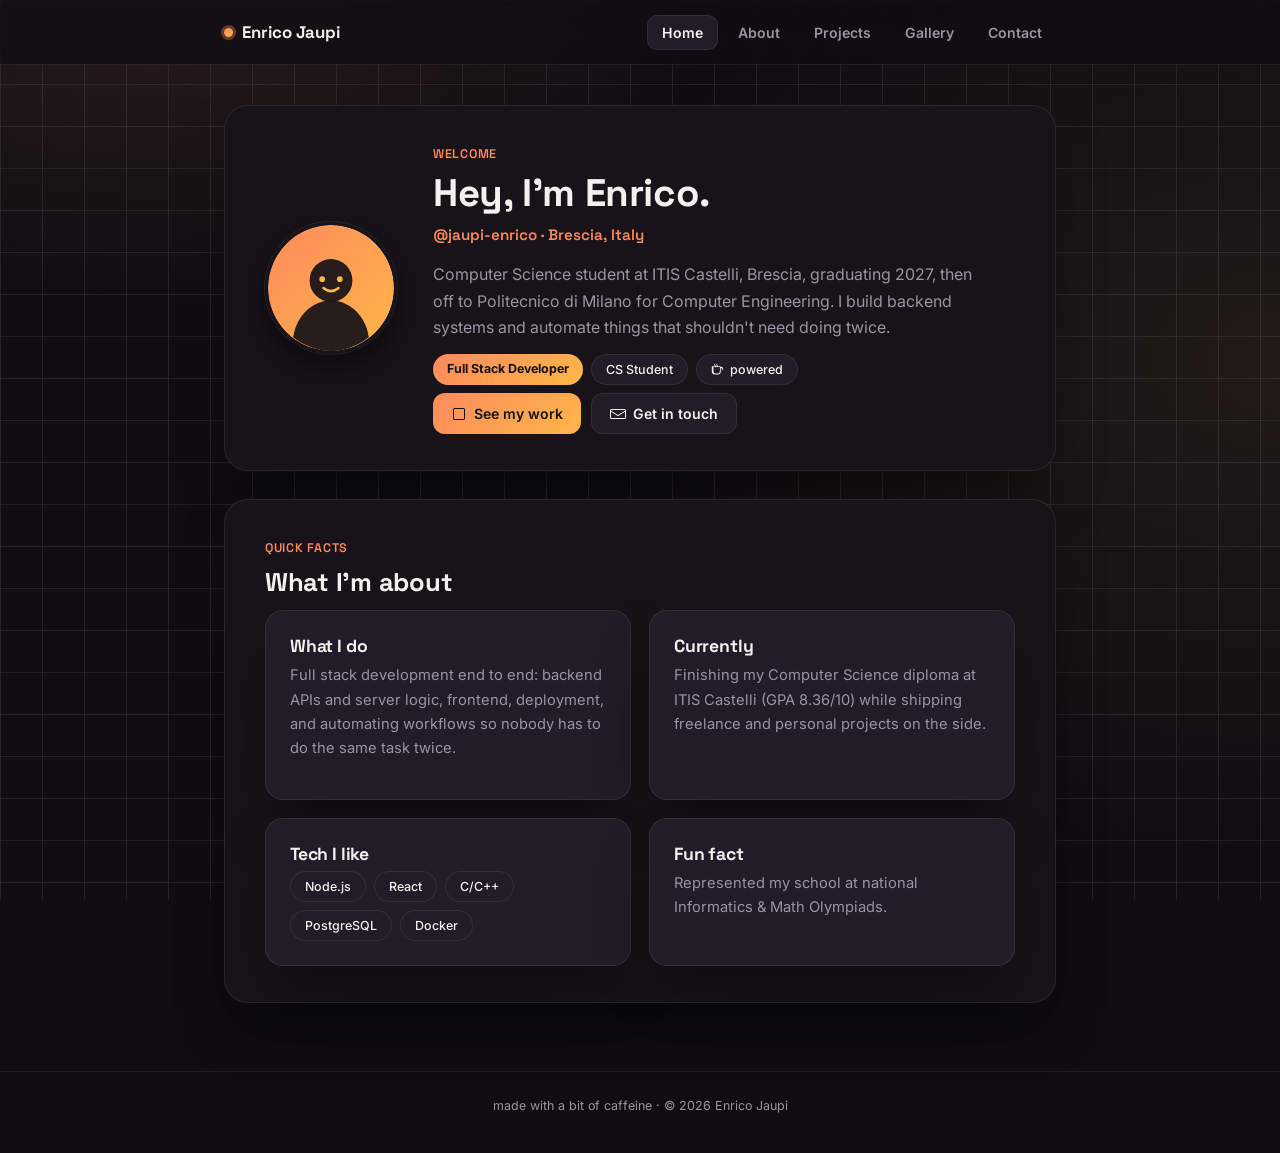
==== index.html @ ff7c471b "Add multi-page personal homepage Home, About, Projects, Gallery, and Contact pages with a shared dar" ====
<!doctype html>
<html lang="en">
<head>
<meta charset="UTF-8">
<meta name="viewport" content="width=device-width, initial-scale=1">
<title>Enrico Jaupi</title>
<meta name="description" content="Enrico Jaupi's personal homepage.">
<link rel="icon" href="assets/avatar.svg">
<link rel="preconnect" href="https://fonts.googleapis.com">
<link rel="preconnect" href="https://fonts.gstatic.com" crossorigin>
<link href="https://fonts.googleapis.com/css2?family=Space+Grotesk:wght@500;600;700&family=Inter:wght@400;500;600&display=swap" rel="stylesheet">
<link rel="stylesheet" href="assets/style.css">
</head>
<body>

<header class="site-nav">
  <div class="wrap">
    <a class="brand" href="index.html"><span class="dot"></span>Enrico Jaupi</a>
    <button class="nav-toggle" aria-label="Toggle menu">
      <svg viewBox="0 0 24 24" fill="none" stroke="currentColor" stroke-width="2" stroke-linecap="round"><path d="M4 6h16M4 12h16M4 18h16"/></svg>
    </button>
    <nav class="nav-links">
      <a href="index.html" class="active">Home</a>
      <a href="about.html">About</a>
      <a href="projects.html">Projects</a>
      <a href="gallery.html">Gallery</a>
      <a href="contact.html">Contact</a>
    </nav>
  </div>
</header>

<main>
  <div class="wrap">

    <section class="hero">
      <div class="panel hero-panel">
        <img class="hero-avatar" src="assets/avatar.svg" alt="Enrico's avatar" width="132" height="132">
        <div class="hero-text">
          <span class="eyebrow">Welcome</span>
          <h1>Hey, I'm Enrico.</h1>
          <p class="handle">@jaupi-enrico · Brescia, Italy</p>
          <p>
            Computer Science student at ITIS Castelli, Brescia, graduating 2027,
            then off to Politecnico di Milano for Computer Engineering. I build
            backend systems and automate things that shouldn't need doing twice.
          </p>
          <div class="badges">
            <span class="badge accent">Full Stack Developer</span>
            <span class="badge">CS Student</span>
            <span class="badge badge-icon"><svg viewBox="0 0 16 16" fill="currentColor"><path d="M2 4a1 1 0 0 0-1 1v5a4 4 0 0 0 4 4h3a4 4 0 0 0 4-4v-.5h.5a2.5 2.5 0 0 0 0-5H12V5a1 1 0 0 0-1-1H2Zm10 2.5h.5a1.5 1.5 0 0 1 0 3H12v-3ZM3 5h8v5a3 3 0 0 1-3 3H6a3 3 0 0 1-3-3V5Z"/><path d="M4.5 1a.5.5 0 0 1 .5.5c0 .553.14.917.318 1.268.16.318.398.638.583.9.216.313.412.71.412 1.166a.5.5 0 0 1-1 0c0-.259-.11-.482-.31-.769a5.339 5.339 0 0 1-.678-1.058C4.14 2.516 4 2.017 4 1.5a.5.5 0 0 1 .5-.5Zm2.5 0a.5.5 0 0 1 .5.5c0 .553.14.917.318 1.268.16.318.398.638.583.9.216.313.412.71.412 1.166a.5.5 0 0 1-1 0c0-.259-.11-.482-.31-.769a5.339 5.339 0 0 1-.678-1.058C6.64 2.516 6.5 2.017 6.5 1.5a.5.5 0 0 1 .5-.5Z"/></svg>powered</span>
          </div>
          <div class="btn-row">
            <a class="btn primary" href="projects.html">
              <svg viewBox="0 0 16 16" fill="currentColor"><path d="M2 3.5A1.5 1.5 0 0 1 3.5 2h9A1.5 1.5 0 0 1 14 3.5v9a1.5 1.5 0 0 1-1.5 1.5h-9A1.5 1.5 0 0 1 2 12.5v-9ZM3.5 3a.5.5 0 0 0-.5.5v9a.5.5 0 0 0 .5.5h9a.5.5 0 0 0 .5-.5v-9a.5.5 0 0 0-.5-.5h-9Z"/></svg>
              See my work
            </a>
            <a class="btn" href="contact.html">
              <svg viewBox="0 0 16 16" fill="currentColor"><path d="M1.5 3A1.5 1.5 0 0 0 0 4.5v7A1.5 1.5 0 0 0 1.5 13h13a1.5 1.5 0 0 0 1.5-1.5v-7A1.5 1.5 0 0 0 14.5 3h-13Zm0 1h13a.5.5 0 0 1 .5.5v.34l-7 4.2-7-4.2V4.5a.5.5 0 0 1 .5-.5Zm-.5 1.85 6.72 4.03a.5.5 0 0 0 .56 0L15 5.85V11.5a.5.5 0 0 1-.5.5h-13a.5.5 0 0 1-.5-.5V5.85Z"/></svg>
              Get in touch
            </a>
          </div>
        </div>
      </div>
    </section>

    <section>
      <div class="panel">
        <span class="eyebrow">Quick facts</span>
        <h2>What I'm about</h2>
        <div class="grid">
          <div class="card">
            <h3>What I do</h3>
            <p>Full stack development end to end: backend APIs and server logic, frontend, deployment, and automating workflows so nobody has to do the same task twice.</p>
          </div>
          <div class="card">
            <h3>Currently</h3>
            <p>Finishing my Computer Science diploma at ITIS Castelli (GPA 8.36/10) while shipping freelance and personal projects on the side.</p>
          </div>
          <div class="card">
            <h3>Tech I like</h3>
            <div class="tags">
              <span class="tag">Node.js</span>
              <span class="tag">React</span>
              <span class="tag">C/C++</span>
              <span class="tag">PostgreSQL</span>
              <span class="tag">Docker</span>
            </div>
          </div>
          <div class="card">
            <h3>Fun fact</h3>
            <p>Represented my school at national Informatics &amp; Math Olympiads.</p>
          </div>
        </div>
      </div>
    </section>

  </div>
</main>

<footer class="site-footer">
  <div class="wrap">made with a bit of caffeine · © <span id="year"></span> Enrico Jaupi</div>
</footer>

<script src="assets/nav.js"></script>
<script>document.getElementById('year').textContent = new Date().getFullYear();</script>
</body>
</html>
---- assets/style.css ----
:root{
  --bg:#0f0d12;
  --bg-soft:#171319;
  --card:#221b28;
  --line:rgba(255,255,255,.08);
  --text:#f3f1ee;
  --muted:#9b93a3;
  --accent:#ff8a5c;
  --accent-2:#ffb648;
  --ring:rgba(255,138,92,.35);
  --shadow: 0 30px 60px -20px rgba(0,0,0,.6);
  --maxw: 880px;
}

*{ box-sizing:border-box; }
html{ scroll-behavior:smooth; }
html,body{ min-height:100%; }
body{
  margin:0;
  font-family:'Inter', system-ui, -apple-system, sans-serif;
  color:var(--text);
  background:var(--bg);
  background-image:
    radial-gradient(600px 400px at 12% -10%, rgba(255,138,92,.14), transparent),
    radial-gradient(700px 500px at 100% 40%, rgba(255,182,72,.08), transparent),
    linear-gradient(var(--line) 1px, transparent 1px),
    linear-gradient(90deg, var(--line) 1px, transparent 1px);
  background-size: auto, auto, 42px 42px, 42px 42px;
  background-attachment: fixed;
  -webkit-font-smoothing:antialiased;
}

a{ color:inherit; }
img{ max-width:100%; display:block; }

/* ---------- layout ---------- */
.wrap{
  max-width:var(--maxw);
  margin:0 auto;
  padding:0 24px;
}

/* ---------- nav ---------- */
.site-nav{
  position:sticky;
  top:0;
  z-index:50;
  backdrop-filter:blur(10px);
  background:rgba(15,13,18,.75);
  border-bottom:1px solid var(--line);
}
.site-nav .wrap{
  display:flex;
  align-items:center;
  justify-content:space-between;
  height:64px;
}
.brand{
  font-family:'Space Grotesk', sans-serif;
  font-weight:700;
  font-size:1.05rem;
  text-decoration:none;
  display:flex;
  align-items:center;
  gap:9px;
}
.brand .dot{
  width:9px; height:9px; border-radius:50%;
  background:linear-gradient(135deg, var(--accent), var(--accent-2));
  box-shadow:0 0 0 3px var(--ring);
}
.nav-links{
  display:flex;
  gap:6px;
  align-items:center;
}
.nav-links a{
  text-decoration:none;
  color:var(--muted);
  font-weight:600;
  font-size:.88rem;
  padding:8px 14px;
  border-radius:10px;
  transition:color .15s ease, background .15s ease;
}
.nav-links a:hover{ color:var(--text); background:var(--bg-soft); }
.nav-links a.active{ color:var(--text); background:var(--card); border:1px solid var(--line); }

.nav-toggle{
  display:none;
  width:38px; height:38px;
  border-radius:10px;
  border:1px solid var(--line);
  background:var(--bg-soft);
  color:var(--text);
  align-items:center;
  justify-content:center;
  cursor:pointer;
}
.nav-toggle svg{ width:18px; height:18px; }

@media (max-width:640px){
  .nav-toggle{ display:flex; }
  .nav-links{
    position:absolute;
    top:64px; left:0; right:0;
    flex-direction:column;
    align-items:stretch;
    background:var(--bg-soft);
    border-bottom:1px solid var(--line);
    padding:10px;
    gap:4px;
    display:none;
  }
  .nav-links.open{ display:flex; }
  .nav-links a{ padding:12px 14px; }
}

/* ---------- page sections ---------- */
main{ padding:40px 0; }
section{ padding:0 0 28px; }

.panel{
  background:var(--bg-soft);
  border:1px solid var(--line);
  border-radius:24px;
  padding:36px 40px;
  box-shadow:var(--shadow);
}
@media (max-width:640px){
  .panel{ padding:26px 22px; border-radius:20px; }
}

.eyebrow{
  display:inline-block;
  font-family:'Space Grotesk', sans-serif;
  font-size:.78rem;
  font-weight:600;
  letter-spacing:.06em;
  text-transform:uppercase;
  color:var(--accent);
  margin-bottom:10px;
}
h1,h2,h3{
  font-family:'Space Grotesk', 'Inter', sans-serif;
  letter-spacing:-.01em;
  margin:0 0 12px;
}
h1{ font-size:2.4rem; line-height:1.1; }
h2{ font-size:1.6rem; }
h3{ font-size:1.1rem; }
p{ line-height:1.65; color:var(--muted); margin:0 0 14px; }

/* ---------- hero ---------- */
.hero-panel{
  display:flex;
  align-items:center;
  gap:36px;
}
.hero-avatar{
  flex:0 0 auto;
  width:132px; height:132px;
  border-radius:50%;
  border:3px solid var(--bg-soft);
  box-shadow:0 0 0 1px var(--line), 0 12px 28px rgba(0,0,0,.5);
}
.hero-text h1{ margin-bottom:8px; }
.hero-text .handle{
  color:var(--accent);
  font-weight:600;
  font-family:'Space Grotesk', sans-serif;
  margin-bottom:14px;
  font-size:.95rem;
}
.hero-text p{ max-width:56ch; }

@media (max-width:640px){
  .hero-panel{ flex-direction:column; text-align:center; gap:20px; }
  .hero-text p{ margin-left:auto; margin-right:auto; }
  h1{ font-size:1.9rem; }
}

/* ---------- badges / tags ---------- */
.badges, .tags{
  display:flex;
  flex-wrap:wrap;
  gap:8px;
  margin:0 0 8px;
}
.badge, .tag{
  background:var(--card);
  border:1px solid var(--line);
  color:var(--text);
  padding:7px 14px;
  border-radius:999px;
  font-size:.78rem;
  font-weight:500;
}
.badge.accent{
  background:linear-gradient(135deg, var(--accent), var(--accent-2));
  color:#151217;
  font-weight:700;
  border:none;
}
.badge-icon{ display:inline-flex; align-items:center; gap:6px; }
.badge-icon svg{ width:13px; height:13px; flex:0 0 auto; }

/* ---------- buttons / links ---------- */
.btn-row{ display:flex; gap:10px; flex-wrap:wrap; }
.btn{
  display:inline-flex;
  align-items:center;
  gap:7px;
  text-decoration:none;
  color:var(--text);
  background:var(--card);
  border:1px solid var(--line);
  border-radius:12px;
  padding:11px 18px;
  font-weight:600;
  font-size:.88rem;
  transition:transform .15s ease, border-color .15s ease, background .15s ease;
}
.btn svg{ width:16px; height:16px; }
.btn:hover{ transform:translateY(-2px); border-color:var(--accent); background:#201a24; }
.btn.primary{
  background:linear-gradient(135deg, var(--accent), var(--accent-2));
  color:#151217;
  border:none;
}
.btn.primary:hover{ filter:brightness(1.06); }

/* ---------- cards / grid ---------- */
.grid{
  display:grid;
  grid-template-columns:repeat(2, 1fr);
  gap:18px;
}
@media (max-width:640px){ .grid{ grid-template-columns:1fr; } }

.card{
  background:var(--card);
  border:1px solid var(--line);
  border-radius:18px;
  padding:24px;
  box-shadow:var(--shadow);
  transition:transform .15s ease, border-color .15s ease;
}
.card:hover{ transform:translateY(-3px); border-color:var(--ring); }
.card h3{ margin-bottom:6px; }
.card p{ margin-bottom:14px; font-size:.92rem; }
.card .tags{ margin-bottom:0; }

/* ---------- skill groups ---------- */
.skill-group{ margin-bottom:20px; }
.skill-group:last-child{ margin-bottom:0; }
.skill-group h3{
  font-size:.8rem;
  text-transform:uppercase;
  letter-spacing:.05em;
  color:var(--muted);
  font-weight:600;
  margin-bottom:10px;
}

/* ---------- timeline ---------- */
.timeline{ display:flex; flex-direction:column; gap:22px; }
.timeline-item{
  display:grid;
  grid-template-columns:110px 1fr;
  gap:18px;
}
.timeline-item time{
  color:var(--muted);
  font-family:'Space Grotesk', sans-serif;
  font-size:.82rem;
  font-weight:600;
  padding-top:2px;
}
@media (max-width:560px){
  .timeline-item{ grid-template-columns:1fr; gap:4px; }
}

/* ---------- contact ---------- */
.contact-grid{
  display:grid;
  grid-template-columns:repeat(auto-fit, minmax(220px, 1fr));
  gap:14px;
}
.contact-card{
  background:var(--card);
  border:1px solid var(--line);
  border-radius:16px;
  padding:20px;
  text-decoration:none;
  display:flex;
  align-items:center;
  gap:14px;
  transition:transform .15s ease, border-color .15s ease;
}
.contact-card:hover{ transform:translateY(-2px); border-color:var(--accent); }
.contact-card .ico{
  width:40px; height:40px;
  border-radius:11px;
  background:var(--bg-soft);
  display:flex; align-items:center; justify-content:center;
  flex:0 0 auto;
}
.contact-card .ico svg{ width:19px; height:19px; color:var(--accent); }
.contact-card .label{ font-weight:700; font-size:.92rem; }
.contact-card .value{ color:var(--muted); font-size:.82rem; }

/* ---------- footer ---------- */
.site-footer{
  border-top:1px solid var(--line);
  padding:26px 0 40px;
  text-align:center;
  font-size:.78rem;
  color:var(--muted);
}

/* ---------- placeholder note (remove once filled in) ---------- */
.todo{
  display:flex;
  align-items:flex-start;
  gap:8px;
  border:1px dashed var(--ring);
  border-radius:12px;
  padding:12px 16px;
  color:var(--accent);
  font-size:.82rem;
  background:rgba(255,138,92,.06);
  margin-top:14px;
}
.todo code{
  background:rgba(255,138,92,.14);
  border-radius:5px;
  padding:1px 6px;
  font-size:.92em;
}
.todo svg{ width:14px; height:14px; flex:0 0 auto; margin-top:2px; }

/* ---------- gallery ---------- */
.gallery-grid{
  display:grid;
  grid-template-columns:repeat(3, 1fr);
  gap:14px;
}
@media (max-width:720px){ .gallery-grid{ grid-template-columns:repeat(2, 1fr); } }
@media (max-width:460px){ .gallery-grid{ grid-template-columns:1fr; } }

.gallery-item{
  position:relative;
  aspect-ratio:4/3;
  border-radius:14px;
  overflow:hidden;
  border:1px solid var(--line);
  background:var(--card);
  cursor:zoom-in;
  padding:0;
  font:inherit;
  color:inherit;
  text-align:left;
  display:block;
  width:100%;
}
.gallery-item img{
  width:100%; height:100%;
  object-fit:cover;
  display:block;
  transition:transform .25s ease;
}
.gallery-item:hover img{ transform:scale(1.05); }
.gallery-caption{
  position:absolute;
  left:0; right:0; bottom:0;
  padding:8px 10px;
  font-size:.76rem;
  font-weight:600;
  color:#fff;
  background:linear-gradient(0deg, rgba(0,0,0,.65), transparent);
  text-align:left;
}

.lightbox{
  position:fixed;
  inset:0;
  z-index:100;
  background:rgba(10,8,12,.88);
  display:none;
  align-items:center;
  justify-content:center;
  padding:24px;
}
.lightbox.open{ display:flex; }
.lightbox img{
  max-width:min(90vw, 900px);
  max-height:85vh;
  border-radius:12px;
  box-shadow:var(--shadow);
}
.lightbox-close{
  position:absolute;
  top:20px; right:20px;
  width:42px; height:42px;
  border-radius:50%;
  border:1px solid var(--line);
  background:var(--bg-soft);
  color:var(--text);
  cursor:pointer;
  display:flex; align-items:center; justify-content:center;
}
.lightbox-close svg{ width:16px; height:16px; }
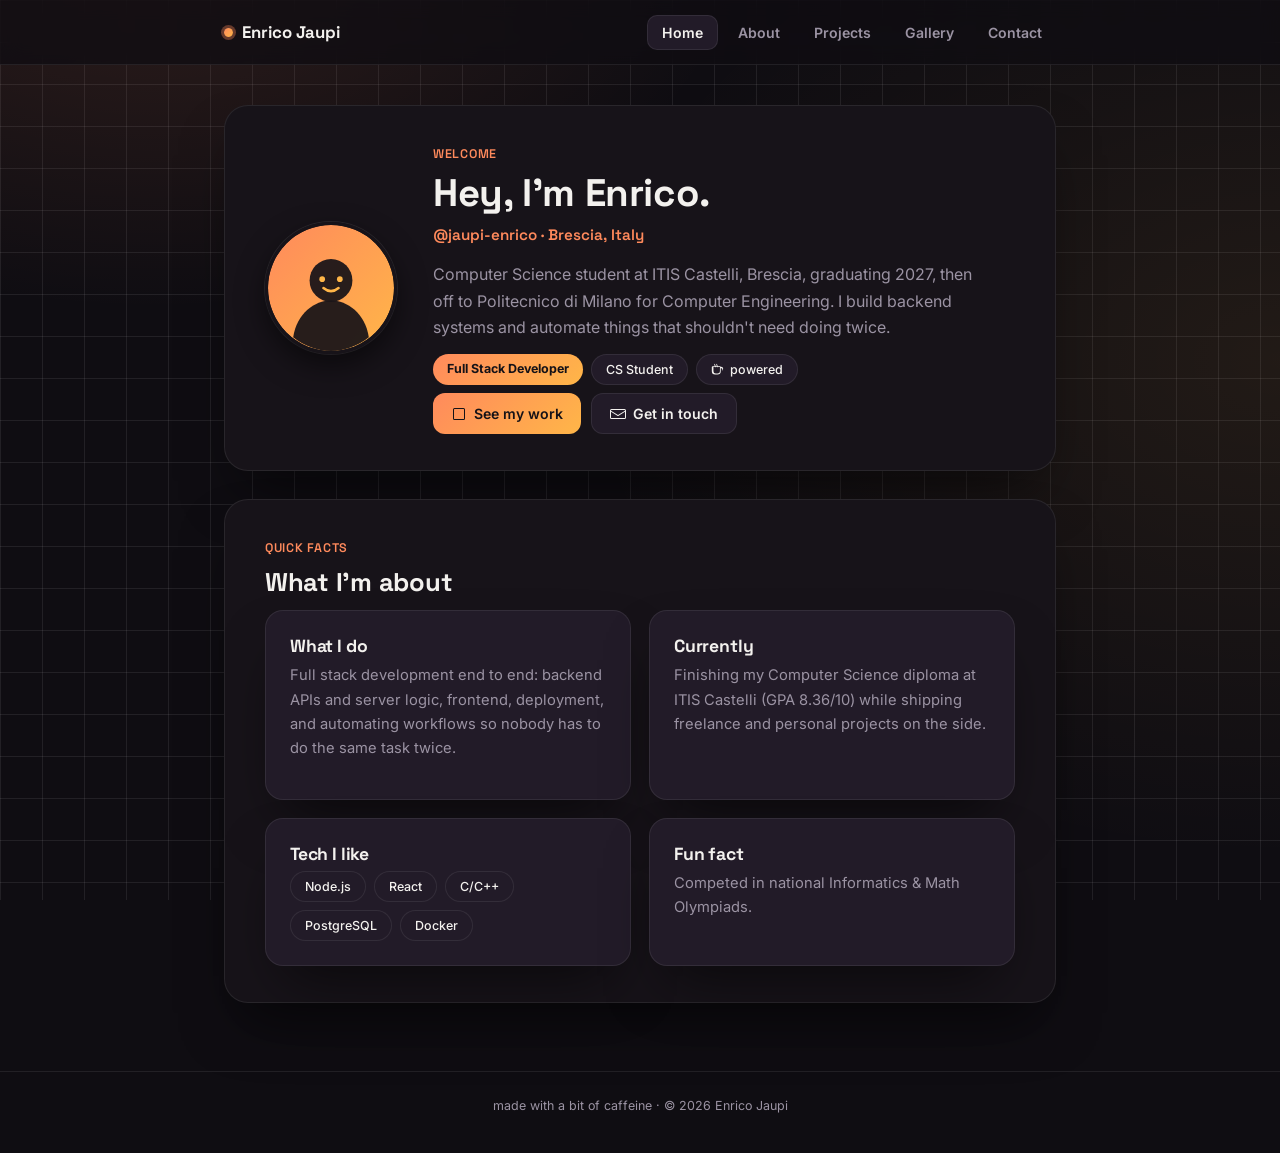
==== commit fb423fd4: "Add real LinkedIn link, tweak fun fact copy, fix overflow issues Fix long/unbreakable content (email" ====
--- a/index.html
+++ b/index.html
@@ -88,7 +88,7 @@
           </div>
           <div class="card">
             <h3>Fun fact</h3>
-            <p>Represented my school at national Informatics &amp; Math Olympiads.</p>
+            <p>Competed in national Informatics &amp; Math Olympiads.</p>
           </div>
         </div>
       </div>
--- a/assets/style.css
+++ b/assets/style.css
@@ -12,9 +12,9 @@
   --maxw: 880px;
 }
 
-*{ box-sizing:border-box; }
+*{ box-sizing:border-box; overflow-wrap:break-word; }
 html{ scroll-behavior:smooth; }
-html,body{ min-height:100%; }
+html,body{ min-height:100%; overflow-x:hidden; width:100%; }
 body{
   margin:0;
   font-family:'Inter', system-ui, -apple-system, sans-serif;
@@ -164,6 +164,7 @@
   border:3px solid var(--bg-soft);
   box-shadow:0 0 0 1px var(--line), 0 12px 28px rgba(0,0,0,.5);
 }
+.hero-text{ min-width:0; }
 .hero-text h1{ margin-bottom:8px; }
 .hero-text .handle{
   color:var(--accent);
@@ -236,6 +237,7 @@
   grid-template-columns:repeat(2, 1fr);
   gap:18px;
 }
+.grid > *{ min-width:0; }
 @media (max-width:640px){ .grid{ grid-template-columns:1fr; } }
 
 .card{
@@ -270,6 +272,7 @@
   grid-template-columns:110px 1fr;
   gap:18px;
 }
+.timeline-item > div{ min-width:0; }
 .timeline-item time{
   color:var(--muted);
   font-family:'Space Grotesk', sans-serif;
@@ -307,8 +310,9 @@
   flex:0 0 auto;
 }
 .contact-card .ico svg{ width:19px; height:19px; color:var(--accent); }
+.contact-card > span{ min-width:0; }
 .contact-card .label{ font-weight:700; font-size:.92rem; }
-.contact-card .value{ color:var(--muted); font-size:.82rem; }
+.contact-card .value{ color:var(--muted); font-size:.82rem; overflow-wrap:anywhere; }
 
 /* ---------- footer ---------- */
 .site-footer{
@@ -337,8 +341,10 @@
   border-radius:5px;
   padding:1px 6px;
   font-size:.92em;
+  overflow-wrap:anywhere;
 }
 .todo svg{ width:14px; height:14px; flex:0 0 auto; margin-top:2px; }
+.todo > *:last-child{ min-width:0; }
 
 /* ---------- gallery ---------- */
 .gallery-grid{
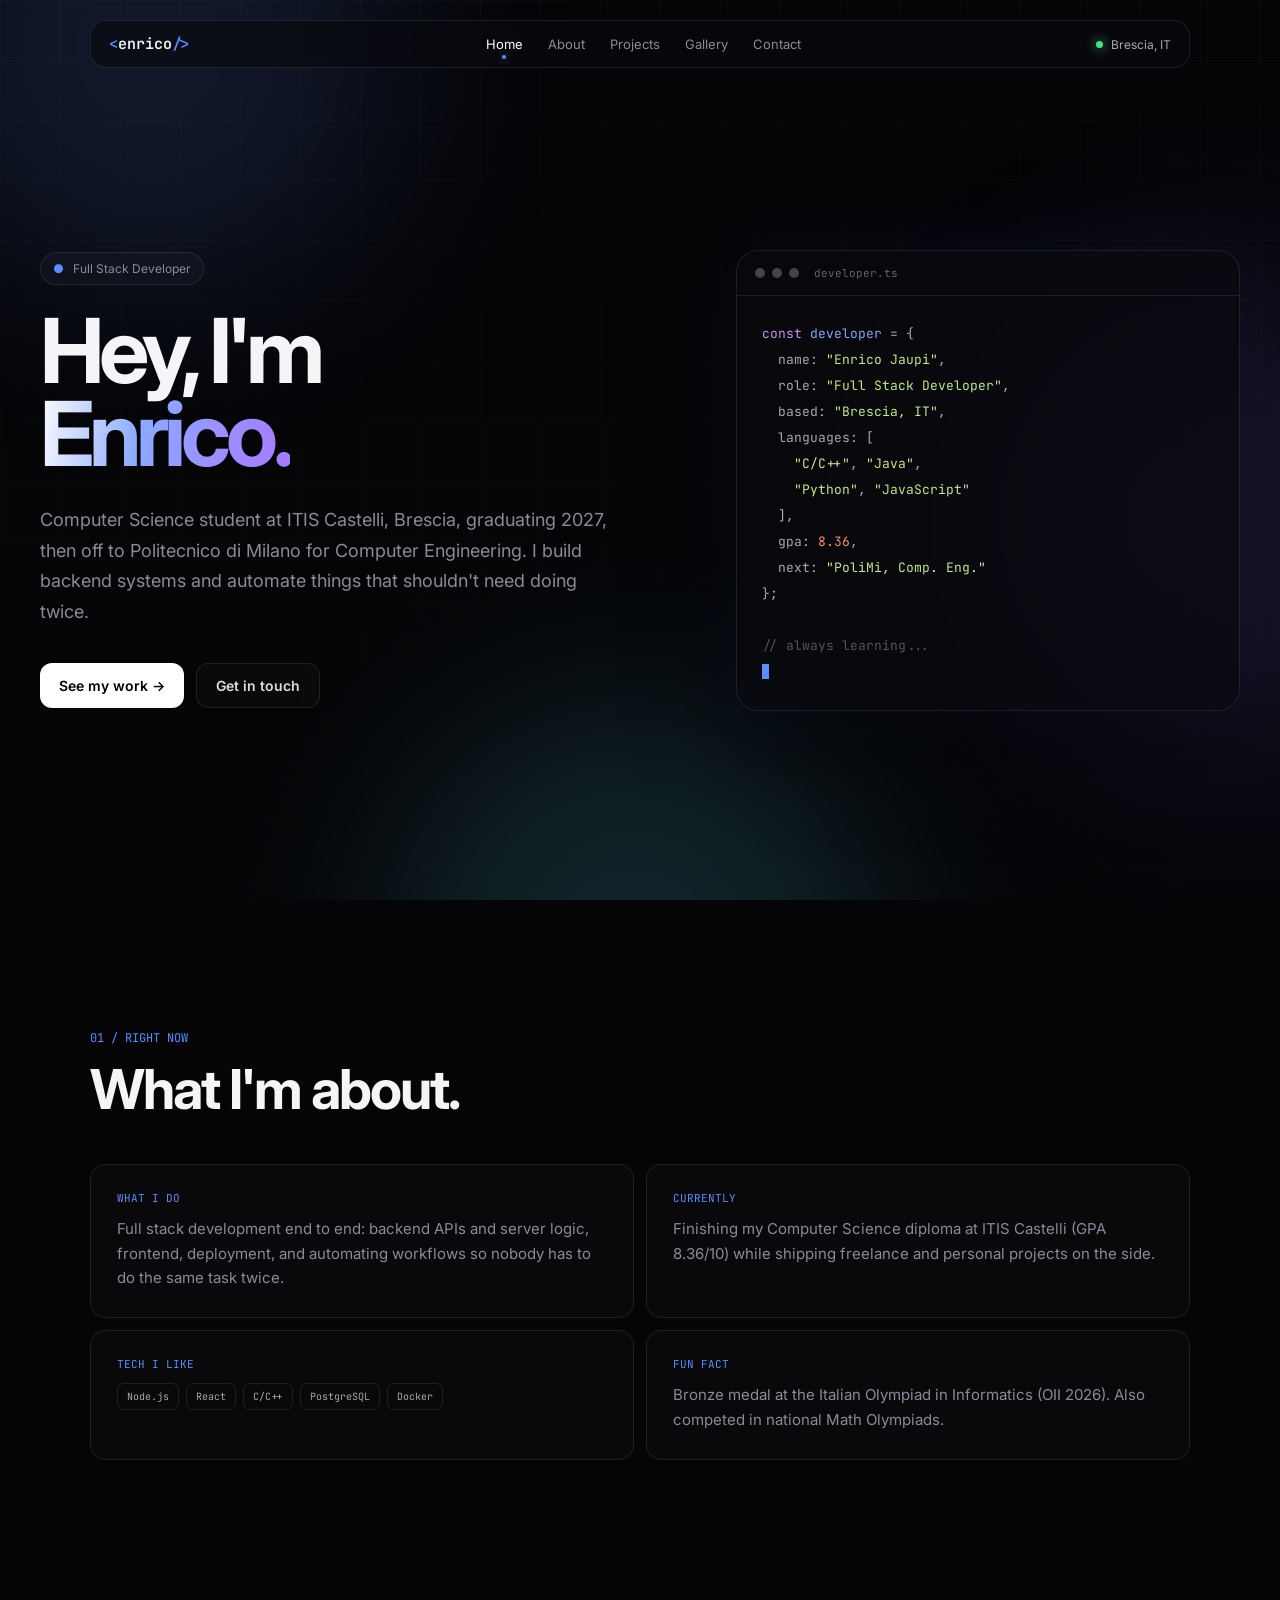
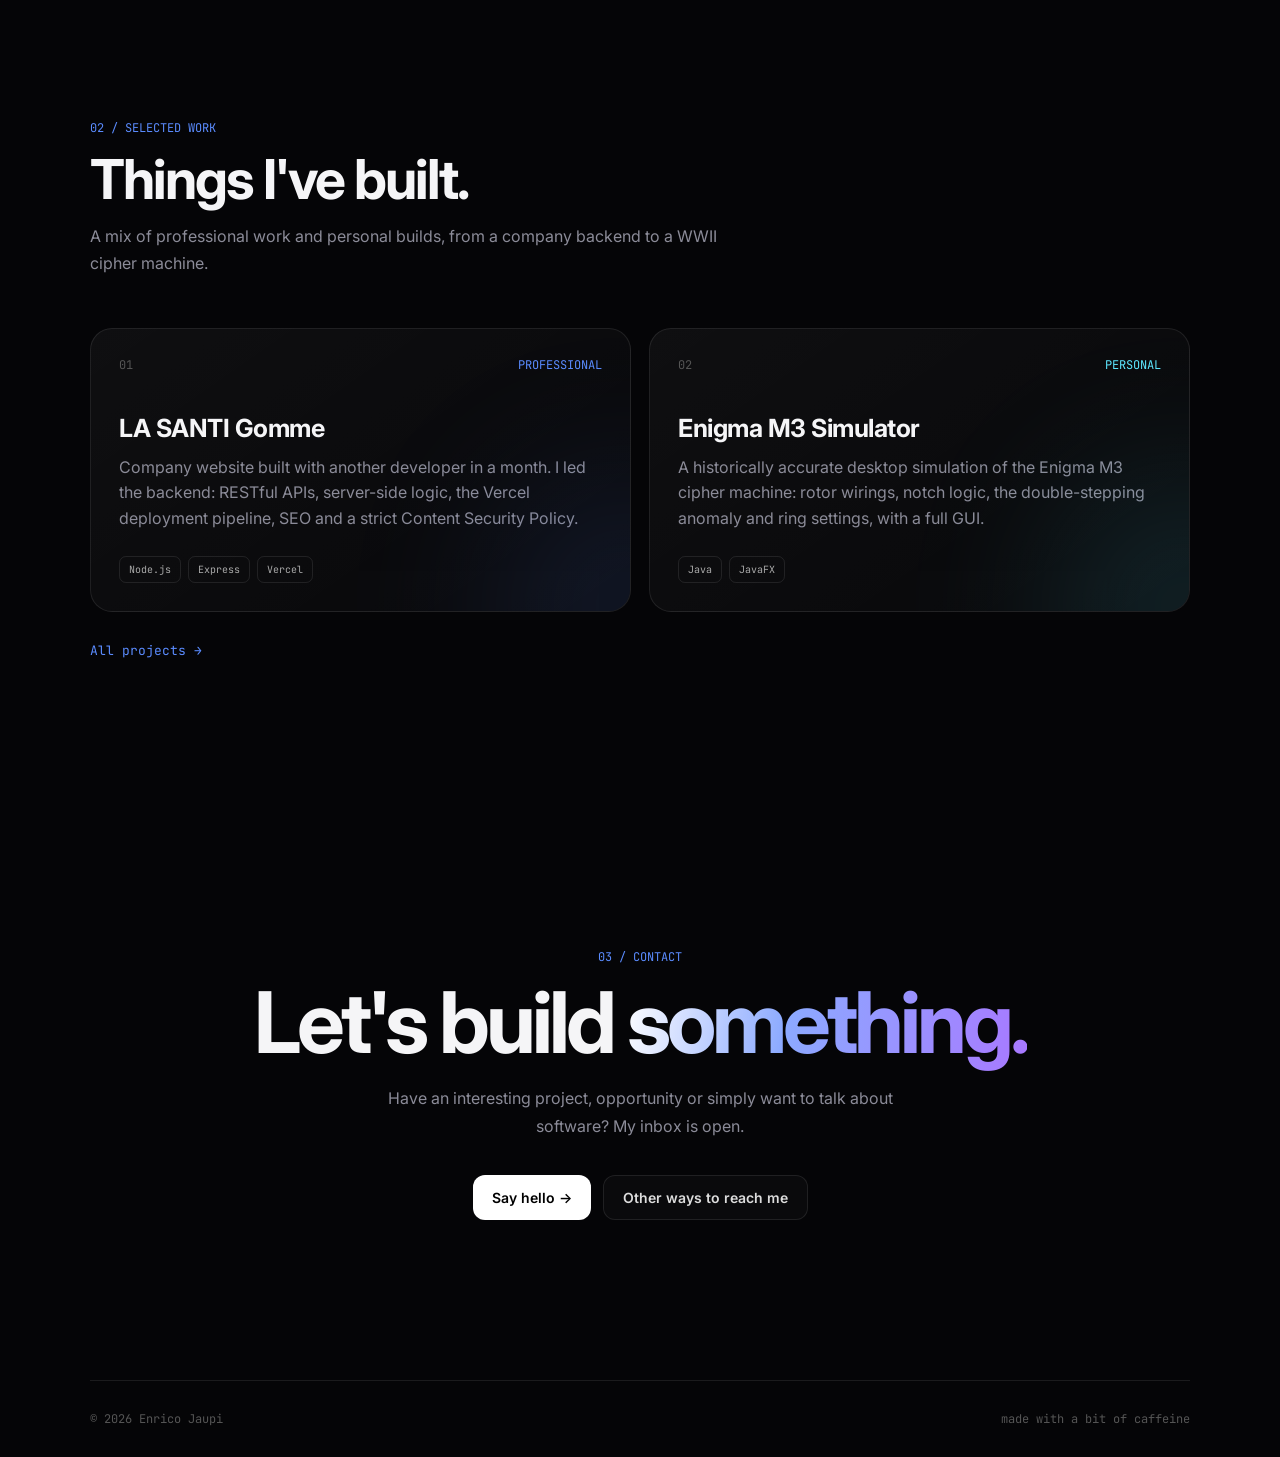
==== commit 2629857b: "Redesign site with dark glass style, add OII 2026 bronze medal - New dark theme: grid + orb backgrou" ====
--- a/index.html
+++ b/index.html
@@ -3,105 +3,201 @@
 <head>
 <meta charset="UTF-8">
 <meta name="viewport" content="width=device-width, initial-scale=1">
-<title>Enrico Jaupi</title>
-<meta name="description" content="Enrico Jaupi's personal homepage.">
+<title>Enrico Jaupi — Full Stack Developer</title>
+<meta name="description" content="Enrico Jaupi — Full Stack Developer and Computer Science student from Brescia, Italy.">
 <link rel="icon" href="assets/avatar.svg">
 <link rel="preconnect" href="https://fonts.googleapis.com">
 <link rel="preconnect" href="https://fonts.gstatic.com" crossorigin>
-<link href="https://fonts.googleapis.com/css2?family=Space+Grotesk:wght@500;600;700&family=Inter:wght@400;500;600&display=swap" rel="stylesheet">
+<link href="https://fonts.googleapis.com/css2?family=Inter:wght@400;500;600;700;800&family=JetBrains+Mono:wght@400;500;600&display=swap" rel="stylesheet">
 <link rel="stylesheet" href="assets/style.css">
+<script>document.documentElement.classList.add('js');</script>
 </head>
 <body>
 
+<div class="background" aria-hidden="true">
+    <div class="grid"></div>
+    <div class="orb one"></div>
+    <div class="orb two"></div>
+    <div class="orb three"></div>
+</div>
+<div class="cursor-glow" aria-hidden="true"></div>
+
 <header class="site-nav">
-  <div class="wrap">
-    <a class="brand" href="index.html"><span class="dot"></span>Enrico Jaupi</a>
-    <button class="nav-toggle" aria-label="Toggle menu">
-      <svg viewBox="0 0 24 24" fill="none" stroke="currentColor" stroke-width="2" stroke-linecap="round"><path d="M4 6h16M4 12h16M4 18h16"/></svg>
-    </button>
+    <a href="index.html" class="logo"><span>&lt;</span>enrico<span>/&gt;</span></a>
     <nav class="nav-links">
-      <a href="index.html" class="active">Home</a>
-      <a href="about.html">About</a>
-      <a href="projects.html">Projects</a>
-      <a href="gallery.html">Gallery</a>
-      <a href="contact.html">Contact</a>
+        <a href="index.html" class="active">Home</a>
+        <a href="about.html">About</a>
+        <a href="projects.html">Projects</a>
+        <a href="gallery.html">Gallery</a>
+        <a href="contact.html">Contact</a>
     </nav>
-  </div>
+    <div class="nav-right">
+        <div class="nav-status"><div class="status-dot"></div>Brescia, IT</div>
+        <button class="nav-toggle" aria-label="Toggle menu" aria-expanded="false">
+            <svg viewBox="0 0 24 24" fill="none" stroke="currentColor" stroke-width="2" stroke-linecap="round"><path d="M4 7h16M4 12h16M4 17h16"/></svg>
+        </button>
+    </div>
 </header>
 
 <main>
-  <div class="wrap">
+
+    <!-- HERO -->
 
     <section class="hero">
-      <div class="panel hero-panel">
-        <img class="hero-avatar" src="assets/avatar.svg" alt="Enrico's avatar" width="132" height="132">
-        <div class="hero-text">
-          <span class="eyebrow">Welcome</span>
-          <h1>Hey, I'm Enrico.</h1>
-          <p class="handle">@jaupi-enrico · Brescia, Italy</p>
-          <p>
-            Computer Science student at ITIS Castelli, Brescia, graduating 2027,
-            then off to Politecnico di Milano for Computer Engineering. I build
-            backend systems and automate things that shouldn't need doing twice.
-          </p>
-          <div class="badges">
-            <span class="badge accent">Full Stack Developer</span>
-            <span class="badge">CS Student</span>
-            <span class="badge badge-icon"><svg viewBox="0 0 16 16" fill="currentColor"><path d="M2 4a1 1 0 0 0-1 1v5a4 4 0 0 0 4 4h3a4 4 0 0 0 4-4v-.5h.5a2.5 2.5 0 0 0 0-5H12V5a1 1 0 0 0-1-1H2Zm10 2.5h.5a1.5 1.5 0 0 1 0 3H12v-3ZM3 5h8v5a3 3 0 0 1-3 3H6a3 3 0 0 1-3-3V5Z"/><path d="M4.5 1a.5.5 0 0 1 .5.5c0 .553.14.917.318 1.268.16.318.398.638.583.9.216.313.412.71.412 1.166a.5.5 0 0 1-1 0c0-.259-.11-.482-.31-.769a5.339 5.339 0 0 1-.678-1.058C4.14 2.516 4 2.017 4 1.5a.5.5 0 0 1 .5-.5Zm2.5 0a.5.5 0 0 1 .5.5c0 .553.14.917.318 1.268.16.318.398.638.583.9.216.313.412.71.412 1.166a.5.5 0 0 1-1 0c0-.259-.11-.482-.31-.769a5.339 5.339 0 0 1-.678-1.058C6.64 2.516 6.5 2.017 6.5 1.5a.5.5 0 0 1 .5-.5Z"/></svg>powered</span>
-          </div>
-          <div class="btn-row">
-            <a class="btn primary" href="projects.html">
-              <svg viewBox="0 0 16 16" fill="currentColor"><path d="M2 3.5A1.5 1.5 0 0 1 3.5 2h9A1.5 1.5 0 0 1 14 3.5v9a1.5 1.5 0 0 1-1.5 1.5h-9A1.5 1.5 0 0 1 2 12.5v-9ZM3.5 3a.5.5 0 0 0-.5.5v9a.5.5 0 0 0 .5.5h9a.5.5 0 0 0 .5-.5v-9a.5.5 0 0 0-.5-.5h-9Z"/></svg>
-              See my work
-            </a>
-            <a class="btn" href="contact.html">
-              <svg viewBox="0 0 16 16" fill="currentColor"><path d="M1.5 3A1.5 1.5 0 0 0 0 4.5v7A1.5 1.5 0 0 0 1.5 13h13a1.5 1.5 0 0 0 1.5-1.5v-7A1.5 1.5 0 0 0 14.5 3h-13Zm0 1h13a.5.5 0 0 1 .5.5v.34l-7 4.2-7-4.2V4.5a.5.5 0 0 1 .5-.5Zm-.5 1.85 6.72 4.03a.5.5 0 0 0 .56 0L15 5.85V11.5a.5.5 0 0 1-.5.5h-13a.5.5 0 0 1-.5-.5V5.85Z"/></svg>
-              Get in touch
-            </a>
-          </div>
-        </div>
-      </div>
-    </section>
-
-    <section>
-      <div class="panel">
-        <span class="eyebrow">Quick facts</span>
-        <h2>What I'm about</h2>
-        <div class="grid">
-          <div class="card">
-            <h3>What I do</h3>
-            <p>Full stack development end to end: backend APIs and server logic, frontend, deployment, and automating workflows so nobody has to do the same task twice.</p>
-          </div>
-          <div class="card">
-            <h3>Currently</h3>
-            <p>Finishing my Computer Science diploma at ITIS Castelli (GPA 8.36/10) while shipping freelance and personal projects on the side.</p>
-          </div>
-          <div class="card">
-            <h3>Tech I like</h3>
-            <div class="tags">
-              <span class="tag">Node.js</span>
-              <span class="tag">React</span>
-              <span class="tag">C/C++</span>
-              <span class="tag">PostgreSQL</span>
-              <span class="tag">Docker</span>
-            </div>
-          </div>
-          <div class="card">
-            <h3>Fun fact</h3>
-            <p>Competed in national Informatics &amp; Math Olympiads.</p>
-          </div>
-        </div>
-      </div>
-    </section>
-
-  </div>
+
+        <div>
+            <div class="eyebrow"><span>●</span>Full Stack Developer</div>
+
+            <h1>
+                Hey, I'm
+                <br>
+                <span class="gradient">Enrico.</span>
+            </h1>
+
+            <p class="hero-description">
+                Computer Science student at ITIS Castelli, Brescia, graduating 2027,
+                then off to Politecnico di Milano for Computer Engineering. I build
+                backend systems and automate things that shouldn't need doing twice.
+            </p>
+
+            <div class="hero-buttons">
+                <a href="projects.html" class="button primary">See my work →</a>
+                <a href="contact.html" class="button secondary">Get in touch</a>
+            </div>
+        </div>
+
+        <div class="code-window" aria-label="A code snippet describing Enrico">
+            <div class="window-header">
+                <div class="window-dot"></div>
+                <div class="window-dot"></div>
+                <div class="window-dot"></div>
+                <div class="window-title">developer.ts</div>
+            </div>
+<pre class="code"><span class="keyword">const</span> <span class="variable">developer</span> = {
+  name: <span class="string">"Enrico Jaupi"</span>,
+  role: <span class="string">"Full Stack Developer"</span>,
+  based: <span class="string">"Brescia, IT"</span>,
+  languages: [
+    <span class="string">"C/C++"</span>, <span class="string">"Java"</span>,
+    <span class="string">"Python"</span>, <span class="string">"JavaScript"</span>
+  ],
+  gpa: <span class="number">8.36</span>,
+  next: <span class="string">"PoliMi, Comp. Eng."</span>
+};
+
+<span class="comment">// always learning...</span>
+<span class="cursor"></span></pre>
+        </div>
+
+    </section>
+
+
+    <!-- ABOUT -->
+
+    <section class="reveal">
+
+        <div class="section-label">01 / RIGHT NOW</div>
+        <h2 class="section-title">What I'm about.</h2>
+
+        <div class="facts">
+            <div class="skill fact">
+                <div class="skill-type">What I do</div>
+                <p>Full stack development end to end: backend APIs and server logic, frontend, deployment, and automating workflows so nobody has to do the same task twice.</p>
+            </div>
+            <div class="skill fact">
+                <div class="skill-type">Currently</div>
+                <p>Finishing my Computer Science diploma at ITIS Castelli (GPA 8.36/10) while shipping freelance and personal projects on the side.</p>
+            </div>
+            <div class="skill fact">
+                <div class="skill-type">Tech I like</div>
+                <div class="tags">
+                    <span class="tag">Node.js</span>
+                    <span class="tag">React</span>
+                    <span class="tag">C/C++</span>
+                    <span class="tag">PostgreSQL</span>
+                    <span class="tag">Docker</span>
+                </div>
+            </div>
+            <div class="skill fact">
+                <div class="skill-type">Fun fact</div>
+                <p>Bronze medal at the Italian Olympiad in Informatics (OII 2026). Also competed in national Math Olympiads.</p>
+            </div>
+        </div>
+
+    </section>
+
+
+    <!-- SELECTED WORK -->
+
+    <section class="reveal">
+
+        <div class="section-label">02 / SELECTED WORK</div>
+        <h2 class="section-title">Things I've built.</h2>
+        <p class="section-description">
+            A mix of professional work and personal builds, from a company backend
+            to a WWII cipher machine.
+        </p>
+
+        <div class="projects">
+
+            <article class="project" style="--project-color: #5b8cff">
+                <div class="project-number">01 <em>PROFESSIONAL</em></div>
+                <h3>LA SANTI Gomme</h3>
+                <p>Company website built with another developer in a month. I led the backend: RESTful APIs, server-side logic, the Vercel deployment pipeline, SEO and a strict Content Security Policy.</p>
+                <div class="tags">
+                    <span class="tag">Node.js</span>
+                    <span class="tag">Express</span>
+                    <span class="tag">Vercel</span>
+                </div>
+            </article>
+
+            <article class="project" style="--project-color: #5ee7ff">
+                <div class="project-number">02 <em>PERSONAL</em></div>
+                <h3>Enigma M3 Simulator</h3>
+                <p>A historically accurate desktop simulation of the Enigma M3 cipher machine: rotor wirings, notch logic, the double-stepping anomaly and ring settings, with a full GUI.</p>
+                <div class="tags">
+                    <span class="tag">Java</span>
+                    <span class="tag">JavaFX</span>
+                </div>
+            </article>
+
+        </div>
+
+        <a class="link-arrow" href="projects.html">All projects →</a>
+
+    </section>
+
+
+    <!-- CONTACT -->
+
+    <section class="contact reveal">
+
+        <div class="section-label">03 / CONTACT</div>
+
+        <h2>
+            Let's build
+            <span class="gradient">something.</span>
+        </h2>
+
+        <p>
+            Have an interesting project, opportunity or simply
+            want to talk about software? My inbox is open.
+        </p>
+
+        <div class="hero-buttons" style="justify-content: center">
+            <a class="button primary" href="mailto:dev.enricojaupi@gmail.com">Say hello →</a>
+            <a class="button secondary" href="contact.html">Other ways to reach me</a>
+        </div>
+
+    </section>
+
 </main>
 
-<footer class="site-footer">
-  <div class="wrap">made with a bit of caffeine · © <span id="year"></span> Enrico Jaupi</div>
+<footer>
+    <span>© <span id="year">2026</span> Enrico Jaupi</span>
+    <span>made with a bit of caffeine</span>
 </footer>
 
-<script src="assets/nav.js"></script>
-<script>document.getElementById('year').textContent = new Date().getFullYear();</script>
+<script src="assets/main.js"></script>
 </body>
 </html>
--- a/assets/style.css
+++ b/assets/style.css
@@ -1,419 +1,1358 @@
-:root{
-  --bg:#0f0d12;
-  --bg-soft:#171319;
-  --card:#221b28;
-  --line:rgba(255,255,255,.08);
-  --text:#f3f1ee;
-  --muted:#9b93a3;
-  --accent:#ff8a5c;
-  --accent-2:#ffb648;
-  --ring:rgba(255,138,92,.35);
-  --shadow: 0 30px 60px -20px rgba(0,0,0,.6);
-  --maxw: 880px;
-}
-
-*{ box-sizing:border-box; overflow-wrap:break-word; }
-html{ scroll-behavior:smooth; }
-html,body{ min-height:100%; overflow-x:hidden; width:100%; }
-body{
-  margin:0;
-  font-family:'Inter', system-ui, -apple-system, sans-serif;
-  color:var(--text);
-  background:var(--bg);
-  background-image:
-    radial-gradient(600px 400px at 12% -10%, rgba(255,138,92,.14), transparent),
-    radial-gradient(700px 500px at 100% 40%, rgba(255,182,72,.08), transparent),
-    linear-gradient(var(--line) 1px, transparent 1px),
-    linear-gradient(90deg, var(--line) 1px, transparent 1px);
-  background-size: auto, auto, 42px 42px, 42px 42px;
-  background-attachment: fixed;
-  -webkit-font-smoothing:antialiased;
-}
-
-a{ color:inherit; }
-img{ max-width:100%; display:block; }
-
-/* ---------- layout ---------- */
-.wrap{
-  max-width:var(--maxw);
-  margin:0 auto;
-  padding:0 24px;
-}
-
-/* ---------- nav ---------- */
-.site-nav{
-  position:sticky;
-  top:0;
-  z-index:50;
-  backdrop-filter:blur(10px);
-  background:rgba(15,13,18,.75);
-  border-bottom:1px solid var(--line);
-}
-.site-nav .wrap{
-  display:flex;
-  align-items:center;
-  justify-content:space-between;
-  height:64px;
-}
-.brand{
-  font-family:'Space Grotesk', sans-serif;
-  font-weight:700;
-  font-size:1.05rem;
-  text-decoration:none;
-  display:flex;
-  align-items:center;
-  gap:9px;
-}
-.brand .dot{
-  width:9px; height:9px; border-radius:50%;
-  background:linear-gradient(135deg, var(--accent), var(--accent-2));
-  box-shadow:0 0 0 3px var(--ring);
-}
-.nav-links{
-  display:flex;
-  gap:6px;
-  align-items:center;
-}
-.nav-links a{
-  text-decoration:none;
-  color:var(--muted);
-  font-weight:600;
-  font-size:.88rem;
-  padding:8px 14px;
-  border-radius:10px;
-  transition:color .15s ease, background .15s ease;
-}
-.nav-links a:hover{ color:var(--text); background:var(--bg-soft); }
-.nav-links a.active{ color:var(--text); background:var(--card); border:1px solid var(--line); }
-
-.nav-toggle{
-  display:none;
-  width:38px; height:38px;
-  border-radius:10px;
-  border:1px solid var(--line);
-  background:var(--bg-soft);
-  color:var(--text);
-  align-items:center;
-  justify-content:center;
-  cursor:pointer;
-}
-.nav-toggle svg{ width:18px; height:18px; }
-
-@media (max-width:640px){
-  .nav-toggle{ display:flex; }
-  .nav-links{
-    position:absolute;
-    top:64px; left:0; right:0;
-    flex-direction:column;
-    align-items:stretch;
-    background:var(--bg-soft);
-    border-bottom:1px solid var(--line);
-    padding:10px;
-    gap:4px;
-    display:none;
-  }
-  .nav-links.open{ display:flex; }
-  .nav-links a{ padding:12px 14px; }
-}
-
-/* ---------- page sections ---------- */
-main{ padding:40px 0; }
-section{ padding:0 0 28px; }
-
-.panel{
-  background:var(--bg-soft);
-  border:1px solid var(--line);
-  border-radius:24px;
-  padding:36px 40px;
-  box-shadow:var(--shadow);
-}
-@media (max-width:640px){
-  .panel{ padding:26px 22px; border-radius:20px; }
-}
-
-.eyebrow{
-  display:inline-block;
-  font-family:'Space Grotesk', sans-serif;
-  font-size:.78rem;
-  font-weight:600;
-  letter-spacing:.06em;
-  text-transform:uppercase;
-  color:var(--accent);
-  margin-bottom:10px;
-}
-h1,h2,h3{
-  font-family:'Space Grotesk', 'Inter', sans-serif;
-  letter-spacing:-.01em;
-  margin:0 0 12px;
-}
-h1{ font-size:2.4rem; line-height:1.1; }
-h2{ font-size:1.6rem; }
-h3{ font-size:1.1rem; }
-p{ line-height:1.65; color:var(--muted); margin:0 0 14px; }
-
-/* ---------- hero ---------- */
-.hero-panel{
-  display:flex;
-  align-items:center;
-  gap:36px;
-}
-.hero-avatar{
-  flex:0 0 auto;
-  width:132px; height:132px;
-  border-radius:50%;
-  border:3px solid var(--bg-soft);
-  box-shadow:0 0 0 1px var(--line), 0 12px 28px rgba(0,0,0,.5);
-}
-.hero-text{ min-width:0; }
-.hero-text h1{ margin-bottom:8px; }
-.hero-text .handle{
-  color:var(--accent);
-  font-weight:600;
-  font-family:'Space Grotesk', sans-serif;
-  margin-bottom:14px;
-  font-size:.95rem;
-}
-.hero-text p{ max-width:56ch; }
-
-@media (max-width:640px){
-  .hero-panel{ flex-direction:column; text-align:center; gap:20px; }
-  .hero-text p{ margin-left:auto; margin-right:auto; }
-  h1{ font-size:1.9rem; }
-}
-
-/* ---------- badges / tags ---------- */
-.badges, .tags{
-  display:flex;
-  flex-wrap:wrap;
-  gap:8px;
-  margin:0 0 8px;
-}
-.badge, .tag{
-  background:var(--card);
-  border:1px solid var(--line);
-  color:var(--text);
-  padding:7px 14px;
-  border-radius:999px;
-  font-size:.78rem;
-  font-weight:500;
-}
-.badge.accent{
-  background:linear-gradient(135deg, var(--accent), var(--accent-2));
-  color:#151217;
-  font-weight:700;
-  border:none;
-}
-.badge-icon{ display:inline-flex; align-items:center; gap:6px; }
-.badge-icon svg{ width:13px; height:13px; flex:0 0 auto; }
-
-/* ---------- buttons / links ---------- */
-.btn-row{ display:flex; gap:10px; flex-wrap:wrap; }
-.btn{
-  display:inline-flex;
-  align-items:center;
-  gap:7px;
-  text-decoration:none;
-  color:var(--text);
-  background:var(--card);
-  border:1px solid var(--line);
-  border-radius:12px;
-  padding:11px 18px;
-  font-weight:600;
-  font-size:.88rem;
-  transition:transform .15s ease, border-color .15s ease, background .15s ease;
-}
-.btn svg{ width:16px; height:16px; }
-.btn:hover{ transform:translateY(-2px); border-color:var(--accent); background:#201a24; }
-.btn.primary{
-  background:linear-gradient(135deg, var(--accent), var(--accent-2));
-  color:#151217;
-  border:none;
-}
-.btn.primary:hover{ filter:brightness(1.06); }
-
-/* ---------- cards / grid ---------- */
-.grid{
-  display:grid;
-  grid-template-columns:repeat(2, 1fr);
-  gap:18px;
-}
-.grid > *{ min-width:0; }
-@media (max-width:640px){ .grid{ grid-template-columns:1fr; } }
-
-.card{
-  background:var(--card);
-  border:1px solid var(--line);
-  border-radius:18px;
-  padding:24px;
-  box-shadow:var(--shadow);
-  transition:transform .15s ease, border-color .15s ease;
-}
-.card:hover{ transform:translateY(-3px); border-color:var(--ring); }
-.card h3{ margin-bottom:6px; }
-.card p{ margin-bottom:14px; font-size:.92rem; }
-.card .tags{ margin-bottom:0; }
-
-/* ---------- skill groups ---------- */
-.skill-group{ margin-bottom:20px; }
-.skill-group:last-child{ margin-bottom:0; }
-.skill-group h3{
-  font-size:.8rem;
-  text-transform:uppercase;
-  letter-spacing:.05em;
-  color:var(--muted);
-  font-weight:600;
-  margin-bottom:10px;
-}
-
-/* ---------- timeline ---------- */
-.timeline{ display:flex; flex-direction:column; gap:22px; }
-.timeline-item{
-  display:grid;
-  grid-template-columns:110px 1fr;
-  gap:18px;
-}
-.timeline-item > div{ min-width:0; }
-.timeline-item time{
-  color:var(--muted);
-  font-family:'Space Grotesk', sans-serif;
-  font-size:.82rem;
-  font-weight:600;
-  padding-top:2px;
-}
-@media (max-width:560px){
-  .timeline-item{ grid-template-columns:1fr; gap:4px; }
-}
-
-/* ---------- contact ---------- */
-.contact-grid{
-  display:grid;
-  grid-template-columns:repeat(auto-fit, minmax(220px, 1fr));
-  gap:14px;
-}
-.contact-card{
-  background:var(--card);
-  border:1px solid var(--line);
-  border-radius:16px;
-  padding:20px;
-  text-decoration:none;
-  display:flex;
-  align-items:center;
-  gap:14px;
-  transition:transform .15s ease, border-color .15s ease;
-}
-.contact-card:hover{ transform:translateY(-2px); border-color:var(--accent); }
-.contact-card .ico{
-  width:40px; height:40px;
-  border-radius:11px;
-  background:var(--bg-soft);
-  display:flex; align-items:center; justify-content:center;
-  flex:0 0 auto;
-}
-.contact-card .ico svg{ width:19px; height:19px; color:var(--accent); }
-.contact-card > span{ min-width:0; }
-.contact-card .label{ font-weight:700; font-size:.92rem; }
-.contact-card .value{ color:var(--muted); font-size:.82rem; overflow-wrap:anywhere; }
-
-/* ---------- footer ---------- */
-.site-footer{
-  border-top:1px solid var(--line);
-  padding:26px 0 40px;
-  text-align:center;
-  font-size:.78rem;
-  color:var(--muted);
-}
-
-/* ---------- placeholder note (remove once filled in) ---------- */
-.todo{
-  display:flex;
-  align-items:flex-start;
-  gap:8px;
-  border:1px dashed var(--ring);
-  border-radius:12px;
-  padding:12px 16px;
-  color:var(--accent);
-  font-size:.82rem;
-  background:rgba(255,138,92,.06);
-  margin-top:14px;
-}
-.todo code{
-  background:rgba(255,138,92,.14);
-  border-radius:5px;
-  padding:1px 6px;
-  font-size:.92em;
-  overflow-wrap:anywhere;
-}
-.todo svg{ width:14px; height:14px; flex:0 0 auto; margin-top:2px; }
-.todo > *:last-child{ min-width:0; }
-
-/* ---------- gallery ---------- */
-.gallery-grid{
-  display:grid;
-  grid-template-columns:repeat(3, 1fr);
-  gap:14px;
-}
-@media (max-width:720px){ .gallery-grid{ grid-template-columns:repeat(2, 1fr); } }
-@media (max-width:460px){ .gallery-grid{ grid-template-columns:1fr; } }
-
-.gallery-item{
-  position:relative;
-  aspect-ratio:4/3;
-  border-radius:14px;
-  overflow:hidden;
-  border:1px solid var(--line);
-  background:var(--card);
-  cursor:zoom-in;
-  padding:0;
-  font:inherit;
-  color:inherit;
-  text-align:left;
-  display:block;
-  width:100%;
-}
-.gallery-item img{
-  width:100%; height:100%;
-  object-fit:cover;
-  display:block;
-  transition:transform .25s ease;
-}
-.gallery-item:hover img{ transform:scale(1.05); }
-.gallery-caption{
-  position:absolute;
-  left:0; right:0; bottom:0;
-  padding:8px 10px;
-  font-size:.76rem;
-  font-weight:600;
-  color:#fff;
-  background:linear-gradient(0deg, rgba(0,0,0,.65), transparent);
-  text-align:left;
-}
-
-.lightbox{
-  position:fixed;
-  inset:0;
-  z-index:100;
-  background:rgba(10,8,12,.88);
-  display:none;
-  align-items:center;
-  justify-content:center;
-  padding:24px;
-}
-.lightbox.open{ display:flex; }
-.lightbox img{
-  max-width:min(90vw, 900px);
-  max-height:85vh;
-  border-radius:12px;
-  box-shadow:var(--shadow);
-}
-.lightbox-close{
-  position:absolute;
-  top:20px; right:20px;
-  width:42px; height:42px;
-  border-radius:50%;
-  border:1px solid var(--line);
-  background:var(--bg-soft);
-  color:var(--text);
-  cursor:pointer;
-  display:flex; align-items:center; justify-content:center;
-}
-.lightbox-close svg{ width:16px; height:16px; }
+:root {
+    --bg: #050507;
+    --bg-soft: #09090d;
+    --text: #f5f5f7;
+    --muted: #8b8b98;
+    --border: rgba(255,255,255,.09);
+
+    --blue: #5b8cff;
+    --purple: #9b6cff;
+    --cyan: #5ee7ff;
+    --pink: #ff7ac8;
+
+    --radius: 22px;
+    --maxw: 1100px;
+}
+
+* {
+    box-sizing: border-box;
+    margin: 0;
+    padding: 0;
+}
+
+html {
+    scroll-behavior: smooth;
+}
+
+body {
+    background: var(--bg);
+    color: var(--text);
+    font-family: Inter, system-ui, sans-serif;
+    overflow-x: hidden;
+    -webkit-font-smoothing: antialiased;
+}
+
+a {
+    color: inherit;
+    text-decoration: none;
+}
+
+img {
+    max-width: 100%;
+    display: block;
+}
+
+:focus-visible {
+    outline: 2px solid var(--blue);
+    outline-offset: 3px;
+    border-radius: 6px;
+}
+
+/* =========================
+   BACKGROUND
+========================= */
+
+.background {
+    position: fixed;
+    inset: 0;
+    z-index: -10;
+    overflow: hidden;
+    pointer-events: none;
+}
+
+.grid {
+    position: absolute;
+    inset: 0;
+
+    background-image:
+        linear-gradient(rgba(255,255,255,.025) 1px, transparent 1px),
+        linear-gradient(90deg, rgba(255,255,255,.025) 1px, transparent 1px);
+
+    background-size: 60px 60px;
+
+    -webkit-mask-image: linear-gradient(to bottom, black, transparent 80%);
+    mask-image: linear-gradient(to bottom, black, transparent 80%);
+}
+
+.orb {
+    position: absolute;
+    width: 500px;
+    height: 500px;
+    border-radius: 50%;
+
+    filter: blur(100px);
+    opacity: .14;
+
+    animation: float 12s ease-in-out infinite;
+}
+
+.orb.one {
+    background: var(--blue);
+    top: -200px;
+    left: -100px;
+}
+
+.orb.two {
+    background: var(--purple);
+    right: -200px;
+    top: 30%;
+    animation-delay: -4s;
+}
+
+.orb.three {
+    background: var(--cyan);
+    left: 30%;
+    bottom: -300px;
+    animation-delay: -8s;
+}
+
+@keyframes float {
+    0%, 100% { transform: translate(0, 0); }
+    50% { transform: translate(40px, -50px); }
+}
+
+/* =========================
+   CURSOR GLOW
+========================= */
+
+.cursor-glow {
+    position: fixed;
+    left: -300px;
+    top: -300px;
+
+    width: 300px;
+    height: 300px;
+
+    border-radius: 50%;
+
+    background: radial-gradient(
+        circle,
+        rgba(91,140,255,.08),
+        transparent 65%
+    );
+
+    pointer-events: none;
+    transform: translate(-50%, -50%);
+    z-index: -1;
+}
+
+@media (pointer: coarse) {
+    .cursor-glow { display: none; }
+}
+
+/* =========================
+   NAVBAR
+========================= */
+
+.site-nav {
+    position: fixed;
+    top: 20px;
+    left: 50%;
+    transform: translateX(-50%);
+
+    width: min(var(--maxw), calc(100% - 40px));
+
+    display: flex;
+    align-items: center;
+    justify-content: space-between;
+    gap: 20px;
+
+    padding: 13px 18px;
+
+    background: rgba(10,10,14,.65);
+    -webkit-backdrop-filter: blur(20px);
+    backdrop-filter: blur(20px);
+
+    border: 1px solid var(--border);
+    border-radius: 16px;
+
+    z-index: 100;
+}
+
+.logo {
+    font-family: "JetBrains Mono", monospace;
+    font-weight: 600;
+    font-size: 15px;
+    white-space: nowrap;
+}
+
+.logo span {
+    color: var(--blue);
+}
+
+.nav-links {
+    display: flex;
+    gap: 25px;
+    font-size: 13px;
+    color: var(--muted);
+}
+
+.nav-links a {
+    position: relative;
+    transition: color .25s ease;
+}
+
+.nav-links a:hover,
+.nav-links a.active {
+    color: white;
+}
+
+.nav-links a.active::after {
+    content: "";
+    position: absolute;
+    left: 50%;
+    bottom: -7px;
+    width: 4px;
+    height: 4px;
+    border-radius: 50%;
+    background: var(--blue);
+    box-shadow: 0 0 8px var(--blue);
+    transform: translateX(-50%);
+}
+
+.nav-right {
+    display: flex;
+    align-items: center;
+    gap: 12px;
+}
+
+.nav-status {
+    display: flex;
+    align-items: center;
+    gap: 8px;
+
+    font-size: 12px;
+    color: #aaa;
+    white-space: nowrap;
+}
+
+.status-dot {
+    width: 7px;
+    height: 7px;
+    background: #4ade80;
+    border-radius: 50%;
+    box-shadow: 0 0 12px #4ade80;
+}
+
+.nav-toggle {
+    display: none;
+
+    width: 34px;
+    height: 34px;
+
+    align-items: center;
+    justify-content: center;
+
+    background: rgba(255,255,255,.03);
+    border: 1px solid var(--border);
+    border-radius: 10px;
+
+    color: var(--text);
+    cursor: pointer;
+}
+
+.nav-toggle svg {
+    width: 18px;
+    height: 18px;
+}
+
+/* =========================
+   LAYOUT
+========================= */
+
+main {
+    display: block;
+}
+
+section {
+    width: min(var(--maxw), calc(100% - 40px));
+    margin: auto;
+    padding: 130px 0;
+}
+
+.page-head {
+    padding: 190px 0 40px;
+}
+
+.page-head + section {
+    padding-top: 90px;
+}
+
+/* =========================
+   HERO (home)
+========================= */
+
+.hero {
+    min-height: 100vh;
+
+    width: min(1200px, calc(100% - 40px));
+
+    display: grid;
+    grid-template-columns: 1.1fr .9fr;
+
+    align-items: center;
+    gap: 80px;
+
+    padding: 120px 0 60px;
+}
+
+.hero > * {
+    min-width: 0;
+}
+
+.eyebrow {
+    display: inline-flex;
+    align-items: center;
+    gap: 9px;
+
+    padding: 8px 12px;
+
+    border: 1px solid var(--border);
+    border-radius: 100px;
+
+    background: rgba(255,255,255,.025);
+
+    color: var(--muted);
+    font-size: 12px;
+
+    margin-bottom: 25px;
+
+    animation: appear .8s ease both;
+}
+
+.eyebrow span {
+    color: var(--blue);
+}
+
+h1 {
+    font-size: clamp(55px, 7vw, 100px);
+    line-height: .92;
+    letter-spacing: -5px;
+
+    animation: appear .8s .1s ease both;
+}
+
+.gradient {
+    background: linear-gradient(
+        100deg,
+        #fff,
+        #8caaff 40%,
+        #a878ff
+    );
+
+    -webkit-background-clip: text;
+    background-clip: text;
+    color: transparent;
+}
+
+.hero-description {
+    max-width: 580px;
+
+    margin-top: 30px;
+
+    font-size: 18px;
+    line-height: 1.7;
+
+    color: var(--muted);
+
+    animation: appear .8s .2s ease both;
+}
+
+.hero-buttons {
+    display: flex;
+    flex-wrap: wrap;
+    gap: 12px;
+
+    margin-top: 35px;
+
+    animation: appear .8s .3s ease both;
+}
+
+/* =========================
+   BUTTONS
+========================= */
+
+.button {
+    display: inline-flex;
+    align-items: center;
+    justify-content: center;
+    gap: 8px;
+
+    padding: 13px 19px;
+
+    border-radius: 12px;
+
+    font-size: 14px;
+    font-weight: 600;
+
+    transition: .3s ease;
+}
+
+.button svg {
+    width: 15px;
+    height: 15px;
+}
+
+.button.primary {
+    background: white;
+    color: black;
+}
+
+.button.primary:hover {
+    transform: translateY(-3px);
+    box-shadow: 0 15px 40px rgba(255,255,255,.12);
+}
+
+.button.secondary {
+    border: 1px solid var(--border);
+    color: #ddd;
+    background: rgba(255,255,255,.025);
+}
+
+.button.secondary:hover {
+    border-color: rgba(255,255,255,.2);
+    transform: translateY(-3px);
+}
+
+.link-arrow {
+    display: inline-flex;
+    align-items: center;
+    gap: 6px;
+
+    margin-top: 30px;
+
+    font-family: "JetBrains Mono", monospace;
+    font-size: 13px;
+    color: var(--blue);
+
+    transition: gap .25s ease;
+}
+
+.link-arrow:hover {
+    gap: 10px;
+}
+
+/* =========================
+   CODE WINDOW
+========================= */
+
+.code-window {
+    --tilt: perspective(1000px) rotateY(-5deg);
+
+    position: relative;
+
+    background: rgba(10,10,15,.75);
+    -webkit-backdrop-filter: blur(30px);
+    backdrop-filter: blur(30px);
+
+    border: 1px solid var(--border);
+    border-radius: var(--radius);
+
+    box-shadow:
+        0 30px 100px rgba(0,0,0,.5),
+        0 0 80px rgba(91,140,255,.08);
+
+    transform: var(--tilt);
+
+    animation:
+        appear 1s .3s ease both,
+        levitate 6s 1.3s ease-in-out infinite;
+}
+
+@keyframes levitate {
+    0%, 100% { transform: var(--tilt) translateY(0); }
+    50% { transform: var(--tilt) translateY(-12px); }
+}
+
+.window-header {
+    display: flex;
+    align-items: center;
+    gap: 7px;
+
+    padding: 15px 18px;
+
+    border-bottom: 1px solid var(--border);
+}
+
+.window-dot {
+    width: 10px;
+    height: 10px;
+    border-radius: 50%;
+    background: #444;
+}
+
+.window-title {
+    margin-left: 8px;
+
+    font-family: "JetBrains Mono", monospace;
+    font-size: 11px;
+    color: #666;
+}
+
+.code {
+    padding: 25px;
+
+    font-family: "JetBrains Mono", monospace;
+    font-size: 13px;
+    line-height: 2;
+
+    color: #aaa;
+
+    white-space: pre;
+    overflow-x: auto;
+}
+
+.code .keyword { color: #c792ea; }
+.code .variable { color: #82aaff; }
+.code .string { color: #c3e88d; }
+.code .number { color: #f78c6c; }
+.code .comment { color: #555; }
+
+.cursor {
+    display: inline-block;
+
+    width: 7px;
+    height: 15px;
+
+    background: var(--blue);
+
+    vertical-align: middle;
+
+    animation: blink 1s infinite;
+}
+
+@keyframes blink {
+    50% { opacity: 0; }
+}
+
+/* =========================
+   SECTION HEADINGS
+========================= */
+
+.section-label {
+    color: var(--blue);
+
+    font-family: "JetBrains Mono", monospace;
+    font-size: 12px;
+
+    margin-bottom: 15px;
+}
+
+.section-title {
+    font-size: clamp(35px, 5vw, 55px);
+    letter-spacing: -2px;
+    line-height: 1.05;
+}
+
+.page-head .section-title {
+    font-size: clamp(45px, 7vw, 85px);
+    letter-spacing: -4px;
+    line-height: .95;
+
+    animation: appear .8s .1s ease both;
+}
+
+.page-head .section-label {
+    animation: appear .8s ease both;
+}
+
+.section-description {
+    max-width: 640px;
+
+    margin-top: 15px;
+
+    color: var(--muted);
+    line-height: 1.7;
+}
+
+.page-head .section-description {
+    margin-top: 25px;
+    font-size: 17px;
+
+    animation: appear .8s .2s ease both;
+}
+
+.page-head .hero-buttons {
+    margin-top: 30px;
+}
+
+/* =========================
+   PROJECTS / CARDS
+========================= */
+
+.projects {
+    display: grid;
+    grid-template-columns: repeat(2, 1fr);
+    gap: 18px;
+    margin-top: 50px;
+}
+
+.project {
+    position: relative;
+
+    display: flex;
+    flex-direction: column;
+
+    padding: 28px;
+
+    min-height: 280px;
+
+    border: 1px solid var(--border);
+    border-radius: var(--radius);
+
+    background:
+        linear-gradient(
+            145deg,
+            rgba(255,255,255,.045),
+            rgba(255,255,255,.015)
+        );
+
+    overflow: hidden;
+
+    transition:
+        transform .4s ease,
+        border-color .4s ease;
+}
+
+.project.wide {
+    grid-column: 1 / -1;
+}
+
+.project.compact {
+    min-height: 0;
+}
+
+.project::before {
+    content: "";
+
+    position: absolute;
+
+    width: 250px;
+    height: 250px;
+
+    right: -120px;
+    bottom: -120px;
+
+    border-radius: 50%;
+
+    background: var(--project-color, var(--blue));
+
+    filter: blur(90px);
+
+    opacity: .15;
+
+    transition: .4s;
+    pointer-events: none;
+}
+
+.project:hover {
+    transform: translateY(-7px);
+    border-color: rgba(255,255,255,.18);
+}
+
+.project:hover::before {
+    opacity: .3;
+}
+
+.project-number {
+    display: flex;
+    justify-content: space-between;
+    gap: 12px;
+
+    font-family: "JetBrains Mono", monospace;
+    color: #555;
+    font-size: 12px;
+}
+
+.project-number em {
+    font-style: normal;
+    color: var(--project-color, var(--blue));
+}
+
+.project h3 {
+    font-size: 25px;
+    letter-spacing: -.5px;
+    margin-top: 40px;
+}
+
+.project.compact h3 {
+    font-size: 20px;
+    margin-top: 22px;
+}
+
+.project p {
+    color: var(--muted);
+    line-height: 1.6;
+    margin-top: 12px;
+    max-width: 620px;
+}
+
+.project .tags {
+    margin-top: auto;
+    padding-top: 25px;
+}
+
+.tags {
+    display: flex;
+    flex-wrap: wrap;
+    gap: 7px;
+    margin-top: 18px;
+}
+
+.tag {
+    padding: 6px 9px;
+
+    border: 1px solid var(--border);
+    border-radius: 7px;
+
+    font-family: "JetBrains Mono", monospace;
+    font-size: 10px;
+
+    color: #aaa;
+}
+
+/* =========================
+   SKILLS / FACT TILES
+========================= */
+
+.skills {
+    display: grid;
+    grid-template-columns: repeat(4, 1fr);
+    gap: 12px;
+    margin-top: 45px;
+}
+
+.skill {
+    padding: 20px;
+
+    border: 1px solid var(--border);
+    border-radius: 15px;
+
+    background: rgba(255,255,255,.02);
+
+    transition: .3s;
+}
+
+.skill:hover {
+    transform: translateY(-4px);
+    background: rgba(255,255,255,.045);
+}
+
+.skill-name {
+    font-weight: 600;
+    font-size: 14px;
+}
+
+.skill-type {
+    margin-top: 5px;
+
+    color: #666;
+
+    font-size: 11px;
+    font-family: "JetBrains Mono", monospace;
+    text-transform: uppercase;
+}
+
+.facts {
+    display: grid;
+    grid-template-columns: repeat(2, 1fr);
+    gap: 12px;
+    margin-top: 45px;
+}
+
+.fact {
+    padding: 26px;
+}
+
+.fact .skill-type {
+    margin: 0 0 12px;
+    color: var(--blue);
+}
+
+.fact p {
+    color: var(--muted);
+    line-height: 1.65;
+    font-size: 15px;
+}
+
+.fact .tags {
+    margin-top: 4px;
+}
+
+.skill-group-label {
+    margin-top: 45px;
+
+    font-family: "JetBrains Mono", monospace;
+    font-size: 11px;
+    color: #666;
+    text-transform: uppercase;
+}
+
+.skill-group-label + .skills {
+    margin-top: 14px;
+}
+
+/* =========================
+   TIMELINE
+========================= */
+
+.timeline {
+    margin-top: 50px;
+    border-left: 1px solid var(--border);
+    padding-left: 35px;
+}
+
+.experience {
+    position: relative;
+    padding-bottom: 50px;
+}
+
+.experience:last-child {
+    padding-bottom: 0;
+}
+
+.experience::before {
+    content: "";
+
+    position: absolute;
+
+    width: 8px;
+    height: 8px;
+
+    border-radius: 50%;
+
+    background: var(--dot, var(--blue));
+
+    left: -39.5px;
+    top: 4px;
+
+    box-shadow: 0 0 20px var(--dot, var(--blue));
+}
+
+.experience.upcoming {
+    --dot: var(--purple);
+}
+
+.experience-date {
+    font-family: "JetBrains Mono", monospace;
+    font-size: 11px;
+    color: var(--dot, var(--blue));
+    text-transform: uppercase;
+}
+
+.experience h3 {
+    margin-top: 9px;
+    font-size: 22px;
+    letter-spacing: -.3px;
+}
+
+.experience-company {
+    margin-top: 5px;
+    color: var(--muted);
+    font-size: 13px;
+}
+
+.experience p {
+    max-width: 650px;
+    margin-top: 15px;
+    color: #888;
+    line-height: 1.7;
+}
+
+/* =========================
+   CONTACT
+========================= */
+
+.contact {
+    text-align: center;
+    padding: 160px 0;
+}
+
+.contact h2 {
+    font-size: clamp(45px, 7vw, 85px);
+    letter-spacing: -4px;
+    line-height: 1;
+}
+
+.contact p {
+    max-width: 550px;
+    margin: 20px auto 35px;
+    color: var(--muted);
+    line-height: 1.7;
+}
+
+.contact-grid {
+    display: grid;
+    grid-template-columns: repeat(2, 1fr);
+    gap: 14px;
+    margin-top: 50px;
+}
+
+.contact-card {
+    display: flex;
+    align-items: center;
+    gap: 18px;
+
+    padding: 24px;
+
+    min-width: 0;
+}
+
+a.contact-card:hover {
+    border-color: rgba(255,255,255,.18);
+}
+
+.contact-card .ico {
+    flex: 0 0 auto;
+
+    display: grid;
+    place-items: center;
+
+    width: 46px;
+    height: 46px;
+
+    border: 1px solid var(--border);
+    border-radius: 12px;
+
+    background: rgba(91,140,255,.08);
+    color: var(--blue);
+}
+
+.contact-card .ico svg {
+    width: 18px;
+    height: 18px;
+}
+
+.contact-card .label {
+    font-family: "JetBrains Mono", monospace;
+    font-size: 11px;
+    color: #666;
+    text-transform: uppercase;
+}
+
+.contact-card .value {
+    margin-top: 4px;
+    font-weight: 600;
+    font-size: 15px;
+    overflow-wrap: anywhere;
+}
+
+.contact-card > span:last-child {
+    min-width: 0;
+}
+
+.contact-card .go {
+    margin-left: auto;
+    color: #555;
+    transition: .3s ease;
+}
+
+a.contact-card:hover .go {
+    color: var(--text);
+    transform: translateX(3px);
+}
+
+/* =========================
+   GALLERY
+========================= */
+
+.note {
+    display: flex;
+    gap: 10px;
+
+    max-width: 720px;
+    margin-top: 30px;
+    padding: 14px 16px;
+
+    border: 1px dashed rgba(91,140,255,.35);
+    border-radius: 12px;
+
+    background: rgba(91,140,255,.05);
+
+    color: var(--muted);
+    font-size: 13px;
+    line-height: 1.6;
+}
+
+.note svg {
+    flex: 0 0 auto;
+    width: 14px;
+    height: 14px;
+    margin-top: 3px;
+    color: var(--blue);
+}
+
+.note code {
+    font-family: "JetBrains Mono", monospace;
+    font-size: 12px;
+    color: var(--text);
+}
+
+.gallery-grid {
+    display: grid;
+    grid-template-columns: repeat(3, 1fr);
+    gap: 14px;
+    margin-top: 35px;
+}
+
+.gallery-item {
+    position: relative;
+
+    padding: 0;
+
+    aspect-ratio: 4 / 3;
+
+    border: 1px solid var(--border);
+    border-radius: 18px;
+
+    background: rgba(255,255,255,.02);
+
+    overflow: hidden;
+    cursor: zoom-in;
+
+    color: inherit;
+    font: inherit;
+    text-align: left;
+
+    transition:
+        transform .4s ease,
+        border-color .4s ease;
+}
+
+.gallery-item:hover {
+    transform: translateY(-5px);
+    border-color: rgba(255,255,255,.18);
+}
+
+.gallery-item img {
+    width: 100%;
+    height: 100%;
+    object-fit: cover;
+    transition: transform .6s ease;
+}
+
+.gallery-item:hover img {
+    transform: scale(1.05);
+}
+
+.gallery-caption {
+    position: absolute;
+    left: 0;
+    right: 0;
+    bottom: 0;
+
+    padding: 30px 16px 14px;
+
+    background: linear-gradient(to top, rgba(5,5,7,.9), transparent);
+
+    font-family: "JetBrains Mono", monospace;
+    font-size: 11px;
+    color: #ddd;
+}
+
+.lightbox {
+    position: fixed;
+    inset: 0;
+
+    display: none;
+    align-items: center;
+    justify-content: center;
+
+    padding: 40px 20px;
+
+    background: rgba(5,5,7,.88);
+    -webkit-backdrop-filter: blur(12px);
+    backdrop-filter: blur(12px);
+
+    z-index: 200;
+}
+
+.lightbox.open {
+    display: flex;
+    animation: fade .25s ease both;
+}
+
+.lightbox img {
+    max-width: min(1100px, 100%);
+    max-height: 85vh;
+
+    border: 1px solid var(--border);
+    border-radius: 16px;
+
+    box-shadow: 0 30px 100px rgba(0,0,0,.6);
+}
+
+.lightbox-close {
+    position: absolute;
+    top: 20px;
+    right: 20px;
+
+    display: grid;
+    place-items: center;
+
+    width: 40px;
+    height: 40px;
+
+    border: 1px solid var(--border);
+    border-radius: 12px;
+
+    background: rgba(255,255,255,.05);
+    color: var(--text);
+    cursor: pointer;
+}
+
+.lightbox-close svg {
+    width: 16px;
+    height: 16px;
+}
+
+@keyframes fade {
+    from { opacity: 0; }
+    to { opacity: 1; }
+}
+
+/* =========================
+   FOOTER
+========================= */
+
+footer {
+    width: min(var(--maxw), calc(100% - 40px));
+    margin: auto;
+
+    padding: 30px 0;
+
+    border-top: 1px solid var(--border);
+
+    display: flex;
+    justify-content: space-between;
+    gap: 10px;
+
+    color: #555;
+
+    font-size: 12px;
+
+    font-family: "JetBrains Mono", monospace;
+}
+
+footer a:hover {
+    color: var(--text);
+}
+
+.footer-links {
+    display: flex;
+    gap: 18px;
+}
+
+/* =========================
+   ANIMATIONS
+========================= */
+
+@keyframes appear {
+    from {
+        opacity: 0;
+        transform: translateY(25px);
+    }
+
+    to {
+        opacity: 1;
+        transform: translateY(0);
+    }
+}
+
+.js .reveal {
+    opacity: 0;
+    transform: translateY(30px);
+
+    transition:
+        opacity .8s ease,
+        transform .8s ease;
+}
+
+.js .reveal.visible {
+    opacity: 1;
+    transform: translateY(0);
+}
+
+@media (prefers-reduced-motion: reduce) {
+    *,
+    *::before,
+    *::after {
+        animation: none !important;
+        transition: none !important;
+        scroll-behavior: auto !important;
+    }
+
+    .js .reveal {
+        opacity: 1;
+        transform: none;
+    }
+}
+
+/* =========================
+   RESPONSIVE
+========================= */
+
+@media (max-width: 900px) {
+    .skills {
+        grid-template-columns: repeat(3, 1fr);
+    }
+}
+
+@media (max-width: 800px) {
+
+    .nav-toggle {
+        display: inline-flex;
+    }
+
+    .nav-links {
+        position: absolute;
+        top: calc(100% + 8px);
+        left: 0;
+        right: 0;
+
+        display: none;
+        flex-direction: column;
+        gap: 0;
+
+        padding: 8px;
+
+        background: #0a0a0e;
+
+        border: 1px solid var(--border);
+        border-radius: 16px;
+
+        box-shadow: 0 20px 60px rgba(0,0,0,.6);
+
+        font-size: 15px;
+    }
+
+    .nav-links.open {
+        display: flex;
+        animation: fade .2s ease both;
+    }
+
+    .nav-links a {
+        padding: 12px 14px;
+        border-radius: 10px;
+    }
+
+    .nav-links a.active {
+        background: rgba(255,255,255,.05);
+    }
+
+    .nav-links a.active::after {
+        display: none;
+    }
+
+    .hero {
+        grid-template-columns: 1fr;
+        gap: 50px;
+        min-height: 0;
+        padding-top: 150px;
+    }
+
+    h1 {
+        letter-spacing: -3px;
+    }
+
+    .code-window {
+        --tilt: none;
+    }
+
+    .projects,
+    .facts,
+    .contact-grid {
+        grid-template-columns: 1fr;
+    }
+
+    .skills {
+        grid-template-columns: repeat(2, 1fr);
+    }
+
+    .gallery-grid {
+        grid-template-columns: repeat(2, 1fr);
+    }
+
+    section {
+        padding: 90px 0;
+    }
+
+    .page-head {
+        padding: 150px 0 20px;
+    }
+
+    .page-head + section {
+        padding-top: 70px;
+    }
+
+    .page-head .section-title {
+        letter-spacing: -2.5px;
+    }
+
+    .contact {
+        padding: 110px 0;
+    }
+
+    .contact h2 {
+        letter-spacing: -2.5px;
+    }
+
+    footer {
+        flex-direction: column;
+    }
+}
+
+@media (max-width: 500px) {
+
+    .site-nav {
+        top: 12px;
+        width: calc(100% - 24px);
+        padding: 10px 12px;
+    }
+
+    .nav-status {
+        display: none;
+    }
+
+    section,
+    .hero,
+    footer {
+        width: calc(100% - 32px);
+    }
+
+    h1 {
+        letter-spacing: -2px;
+    }
+
+    .hero-buttons {
+        flex-direction: column;
+    }
+
+    .code {
+        padding: 20px;
+        font-size: 12px;
+    }
+
+    .project,
+    .fact {
+        padding: 22px;
+    }
+
+    .skills,
+    .gallery-grid {
+        grid-template-columns: 1fr;
+    }
+
+    .contact-card {
+        padding: 18px;
+        gap: 14px;
+    }
+
+    .contact-card .value {
+        font-size: 14px;
+    }
+
+    .contact-card .go {
+        display: none;
+    }
+}
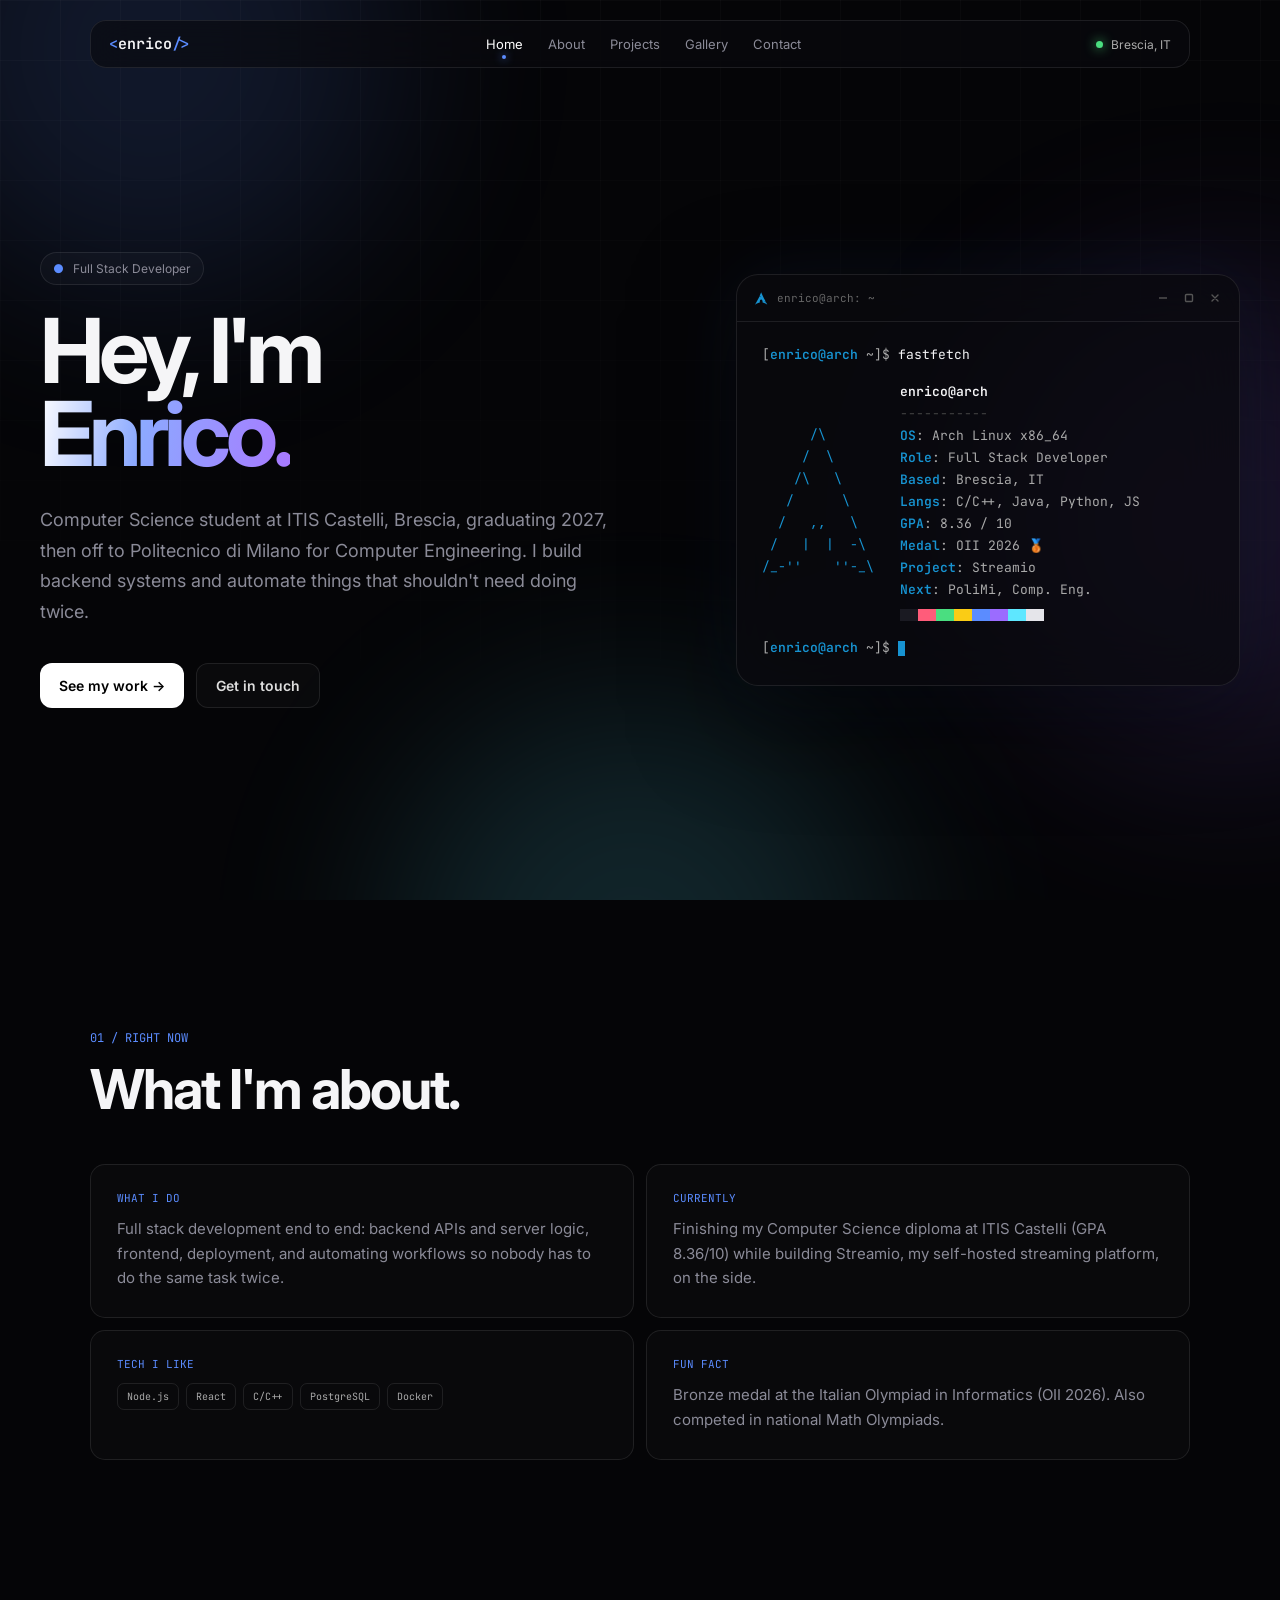
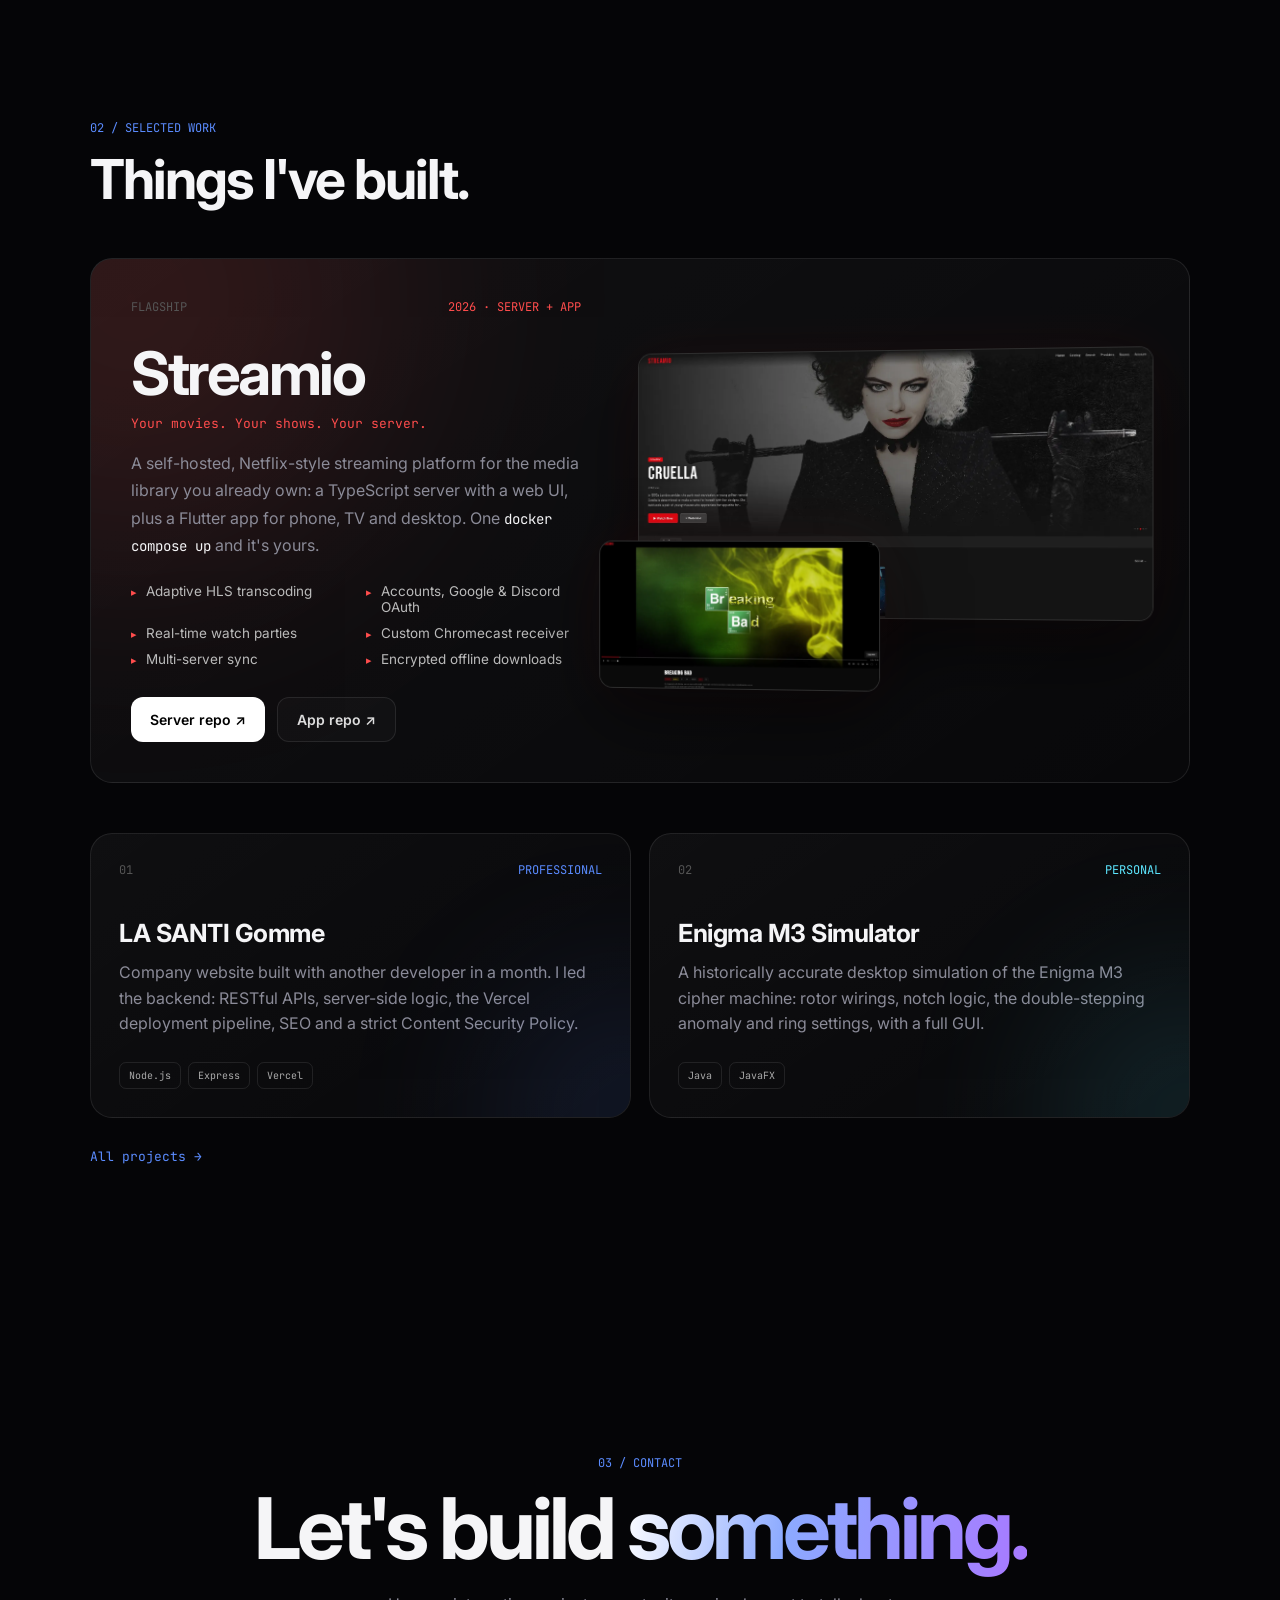
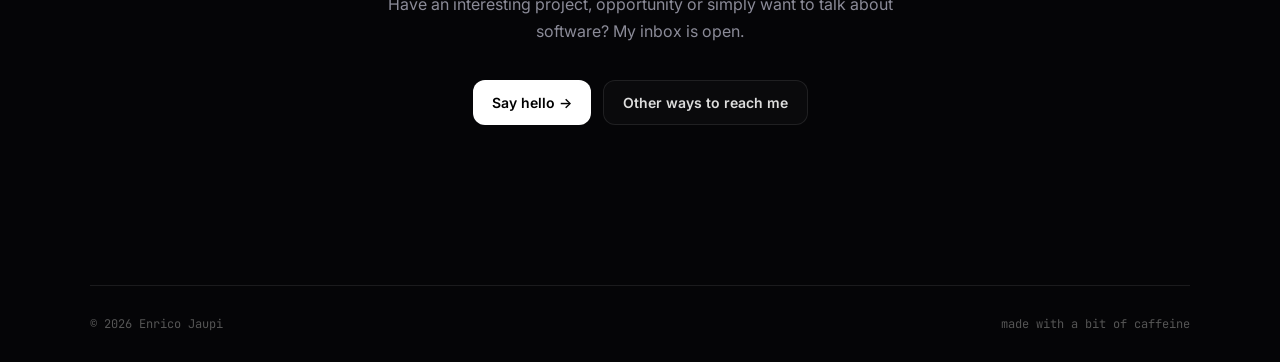
==== commit 324ef89c: "Feature Streamio as flagship project, restyle hero as Arch terminal - Add Streamio showcase (server " ====
--- a/index.html
+++ b/index.html
@@ -66,27 +66,42 @@
             </div>
         </div>
 
-        <div class="code-window" aria-label="A code snippet describing Enrico">
+        <div class="code-window" role="img" aria-label="An Arch Linux terminal running fastfetch with Enrico's details">
             <div class="window-header">
-                <div class="window-dot"></div>
-                <div class="window-dot"></div>
-                <div class="window-dot"></div>
-                <div class="window-title">developer.ts</div>
-            </div>
-<pre class="code"><span class="keyword">const</span> <span class="variable">developer</span> = {
-  name: <span class="string">"Enrico Jaupi"</span>,
-  role: <span class="string">"Full Stack Developer"</span>,
-  based: <span class="string">"Brescia, IT"</span>,
-  languages: [
-    <span class="string">"C/C++"</span>, <span class="string">"Java"</span>,
-    <span class="string">"Python"</span>, <span class="string">"JavaScript"</span>
-  ],
-  gpa: <span class="number">8.36</span>,
-  next: <span class="string">"PoliMi, Comp. Eng."</span>
-};
-
-<span class="comment">// always learning...</span>
-<span class="cursor"></span></pre>
+                <div class="window-title">
+                    <svg viewBox="0 0 24 24" fill="currentColor" aria-hidden="true"><path d="M11.39.605C10.376 3.092 9.764 4.72 8.635 7.132c.693.734 1.543 1.589 2.923 2.554-1.484-.61-2.496-1.224-3.252-1.86C6.86 10.842 4.596 15.138 0 23.395c3.612-2.085 6.412-3.37 9.021-3.862a6.61 6.61 0 0 1-.171-1.547l.003-.115c.058-2.315 1.261-4.095 2.687-3.973 1.426.12 2.534 2.096 2.478 4.409a6.52 6.52 0 0 1-.146 1.243c2.58.505 5.352 1.787 8.914 3.844-.702-1.293-1.33-2.459-1.929-3.57-.943-.73-1.926-1.682-3.933-2.713 1.38.359 2.367.772 3.137 1.234-6.09-11.334-6.582-12.84-8.67-17.74z"/></svg>
+                    enrico@arch: ~
+                </div>
+                <div class="window-controls" aria-hidden="true">
+                    <span><svg viewBox="0 0 10 10" stroke="currentColor" stroke-width="1.4"><path d="M1 5h8"/></svg></span>
+                    <span><svg viewBox="0 0 10 10" fill="none" stroke="currentColor" stroke-width="1.4"><rect x="1.5" y="1.5" width="7" height="7" rx="1"/></svg></span>
+                    <span><svg viewBox="0 0 10 10" stroke="currentColor" stroke-width="1.4" stroke-linecap="round"><path d="M2 2l6 6M8 2l-6 6"/></svg></span>
+                </div>
+            </div>
+            <div class="terminal">
+<pre class="prompt">[<span class="user">enrico@arch</span> ~]$ <span class="cmd">fastfetch</span></pre>
+                <div class="fetch">
+<pre class="fetch-logo">      /\
+     /  \
+    /\   \
+   /      \
+  /   ,,   \
+ /   |  |  -\
+/_-''    ''-_\</pre>
+<pre class="fetch-info"><span class="host">enrico@arch</span>
+<span class="rule">-----------</span>
+<span class="key">OS</span>: Arch Linux x86_64
+<span class="key">Role</span>: Full Stack Developer
+<span class="key">Based</span>: Brescia, IT
+<span class="key">Langs</span>: C/C++, Java, Python, JS
+<span class="key">GPA</span>: 8.36 / 10
+<span class="key">Medal</span>: OII 2026 🥉
+<span class="key">Project</span>: Streamio
+<span class="key">Next</span>: PoliMi, Comp. Eng.
+<span class="palette"><span style="background:#1a1a22"></span><span style="background:#ff5c7a"></span><span style="background:#4ade80"></span><span style="background:#facc15"></span><span style="background:#5b8cff"></span><span style="background:#9b6cff"></span><span style="background:#5ee7ff"></span><span style="background:#e5e5ea"></span></span></pre>
+                </div>
+<pre class="prompt">[<span class="user">enrico@arch</span> ~]$ <span class="cursor"></span></pre>
+            </div>
         </div>
 
     </section>
@@ -106,7 +121,7 @@
             </div>
             <div class="skill fact">
                 <div class="skill-type">Currently</div>
-                <p>Finishing my Computer Science diploma at ITIS Castelli (GPA 8.36/10) while shipping freelance and personal projects on the side.</p>
+                <p>Finishing my Computer Science diploma at ITIS Castelli (GPA 8.36/10) while building Streamio, my self-hosted streaming platform, on the side.</p>
             </div>
             <div class="skill fact">
                 <div class="skill-type">Tech I like</div>
@@ -133,10 +148,43 @@
 
         <div class="section-label">02 / SELECTED WORK</div>
         <h2 class="section-title">Things I've built.</h2>
-        <p class="section-description">
-            A mix of professional work and personal builds, from a company backend
-            to a WWII cipher machine.
-        </p>
+        <article class="flagship" id="streamio" style="--project-color: #ff4d4d">
+
+            <div>
+                <div class="project-number">FLAGSHIP <em>2026 · SERVER + APP</em></div>
+                <h3>Streamio</h3>
+                <p class="flagship-tagline">Your movies. Your shows. Your server.</p>
+                <p class="flagship-lead">
+                    A self-hosted, Netflix-style streaming platform for the media library
+                    you already own: a TypeScript server with a web UI, plus a Flutter app
+                    for phone, TV and desktop. One <code>docker compose up</code> and it's yours.
+                </p>
+
+                <ul class="feature-list">
+                    <li>Adaptive HLS transcoding</li>
+                    <li>Accounts, Google &amp; Discord OAuth</li>
+                    <li>Real-time watch parties</li>
+                    <li>Custom Chromecast receiver</li>
+                    <li>Multi-server sync</li>
+                    <li>Encrypted offline downloads</li>
+                </ul>
+
+                <div class="hero-buttons">
+                    <a class="button primary" href="https://github.com/jaupi-enrico/streamio" target="_blank" rel="noopener">Server repo ↗</a>
+                    <a class="button secondary" href="https://github.com/jaupi-enrico/streamio-app" target="_blank" rel="noopener">App repo ↗</a>
+                </div>
+            </div>
+
+            <div class="shots">
+                <div class="shot">
+                    <img src="assets/projects/streamio-homepage.webp" alt="Streamio home page with a featured title and a row of recently added movies" width="1600" height="829" loading="lazy">
+                </div>
+                <div class="shot small">
+                    <img src="assets/projects/streamio-watch.webp" alt="Streamio video player with playback controls" width="1600" height="825" loading="lazy">
+                </div>
+            </div>
+
+        </article>
 
         <div class="projects">
 
--- a/assets/style.css
+++ b/assets/style.css
@@ -9,6 +9,7 @@
     --purple: #9b6cff;
     --cyan: #5ee7ff;
     --pink: #ff7ac8;
+    --arch: #1793d1;
 
     --radius: 22px;
     --maxw: 1100px;
@@ -433,7 +434,7 @@
 }
 
 /* =========================
-   CODE WINDOW
+   TERMINAL WINDOW
 ========================= */
 
 .code-window {
@@ -467,46 +468,115 @@
 .window-header {
     display: flex;
     align-items: center;
-    gap: 7px;
-
-    padding: 15px 18px;
+    justify-content: space-between;
+    gap: 12px;
+
+    padding: 11px 12px 11px 18px;
 
     border-bottom: 1px solid var(--border);
 }
 
-.window-dot {
-    width: 10px;
-    height: 10px;
-    border-radius: 50%;
-    background: #444;
-}
-
 .window-title {
-    margin-left: 8px;
+    display: flex;
+    align-items: center;
+    gap: 9px;
 
     font-family: "JetBrains Mono", monospace;
     font-size: 11px;
     color: #666;
 }
 
-.code {
-    padding: 25px;
+.window-title svg {
+    width: 13px;
+    height: 13px;
+    color: var(--arch);
+}
+
+.window-controls {
+    display: flex;
+    gap: 2px;
+}
+
+.window-controls span {
+    display: grid;
+    place-items: center;
+
+    width: 24px;
+    height: 24px;
+
+    border-radius: 6px;
+    color: #555;
+}
+
+.window-controls svg {
+    width: 10px;
+    height: 10px;
+}
+
+.terminal {
+    padding: 22px 25px 25px;
 
     font-family: "JetBrains Mono", monospace;
     font-size: 13px;
-    line-height: 2;
+    line-height: 1.7;
 
     color: #aaa;
 
-    white-space: pre;
     overflow-x: auto;
 }
 
-.code .keyword { color: #c792ea; }
-.code .variable { color: #82aaff; }
-.code .string { color: #c3e88d; }
-.code .number { color: #f78c6c; }
-.code .comment { color: #555; }
+.terminal pre {
+    font: inherit;
+}
+
+.prompt .user {
+    color: var(--arch);
+    font-weight: 600;
+}
+
+.prompt .cmd {
+    color: var(--text);
+}
+
+.fetch {
+    display: flex;
+    flex-wrap: wrap;
+    align-items: center;
+    column-gap: 26px;
+    row-gap: 14px;
+
+    margin: 14px 0 16px;
+}
+
+.fetch-logo {
+    color: var(--arch);
+    font-weight: 600;
+    line-height: 1.3;
+}
+
+.fetch-info .host {
+    color: var(--text);
+    font-weight: 600;
+}
+
+.fetch-info .rule {
+    color: #444;
+}
+
+.fetch-info .key {
+    color: var(--arch);
+    font-weight: 600;
+}
+
+.palette {
+    display: flex;
+    margin-top: 8px;
+}
+
+.palette span {
+    width: 18px;
+    height: 12px;
+}
 
 .cursor {
     display: inline-block;
@@ -514,7 +584,7 @@
     width: 7px;
     height: 15px;
 
-    background: var(--blue);
+    background: var(--arch);
 
     vertical-align: middle;
 
@@ -709,6 +779,156 @@
     font-size: 10px;
 
     color: #aaa;
+}
+
+/* =========================
+   FLAGSHIP
+========================= */
+
+.flagship {
+    position: relative;
+
+    display: grid;
+    grid-template-columns: 1fr 1.15fr;
+    align-items: center;
+    gap: 50px;
+
+    margin-top: 50px;
+    padding: 40px;
+
+    border: 1px solid var(--border);
+    border-radius: var(--radius);
+
+    background:
+        linear-gradient(
+            145deg,
+            rgba(255,255,255,.05),
+            rgba(255,255,255,.015)
+        );
+
+    overflow: hidden;
+}
+
+.flagship::before {
+    content: "";
+
+    position: absolute;
+
+    width: 520px;
+    height: 520px;
+
+    left: -220px;
+    top: -220px;
+
+    border-radius: 50%;
+
+    background: var(--project-color, var(--blue));
+
+    filter: blur(130px);
+    opacity: .14;
+
+    pointer-events: none;
+}
+
+.flagship > * {
+    position: relative;
+    min-width: 0;
+}
+
+.flagship h3 {
+    margin-top: 28px;
+
+    font-size: clamp(40px, 5vw, 60px);
+    letter-spacing: -2.5px;
+    line-height: 1;
+}
+
+.flagship-tagline {
+    margin-top: 12px;
+
+    font-family: "JetBrains Mono", monospace;
+    font-size: 13px;
+    color: var(--project-color, var(--blue));
+}
+
+.flagship-lead {
+    margin-top: 18px;
+
+    color: var(--muted);
+    line-height: 1.7;
+}
+
+.flagship-lead code {
+    font-family: "JetBrains Mono", monospace;
+    font-size: .88em;
+    color: var(--text);
+}
+
+.feature-list {
+    list-style: none;
+
+    display: grid;
+    grid-template-columns: 1fr 1fr;
+    gap: 10px 20px;
+
+    margin-top: 24px;
+
+    font-size: 13.5px;
+    color: #bbb;
+}
+
+.feature-list li {
+    display: flex;
+    align-items: baseline;
+    gap: 9px;
+}
+
+.feature-list li::before {
+    content: "▸";
+    font-size: 11px;
+    color: var(--project-color, var(--blue));
+}
+
+.flagship .hero-buttons {
+    margin-top: 30px;
+    animation: none;
+}
+
+.shots {
+    position: relative;
+    padding-bottom: 14%;
+
+    transform: perspective(1200px) rotateY(-6deg);
+}
+
+.shot {
+    border: 1px solid rgba(255,255,255,.12);
+    border-radius: 14px;
+
+    background: #111;
+
+    overflow: hidden;
+
+    box-shadow:
+        0 30px 80px rgba(0,0,0,.55),
+        0 0 60px rgba(255,77,77,.06);
+}
+
+.shot img {
+    width: 100%;
+    height: auto;
+}
+
+.shot.small {
+    position: absolute;
+    left: -8%;
+    bottom: 0;
+
+    width: 56%;
+}
+
+a.project {
+    cursor: pointer;
 }
 
 /* =========================
@@ -1265,6 +1485,20 @@
         grid-template-columns: 1fr;
     }
 
+    .flagship {
+        grid-template-columns: 1fr;
+        gap: 36px;
+        padding: 28px;
+    }
+
+    .shots {
+        transform: none;
+    }
+
+    .shot.small {
+        left: -4%;
+    }
+
     .skills {
         grid-template-columns: repeat(2, 1fr);
     }
@@ -1328,8 +1562,8 @@
         flex-direction: column;
     }
 
-    .code {
-        padding: 20px;
+    .terminal {
+        padding: 18px 20px 20px;
         font-size: 12px;
     }
 
@@ -1338,6 +1572,14 @@
         padding: 22px;
     }
 
+    .flagship {
+        padding: 22px;
+    }
+
+    .feature-list {
+        grid-template-columns: 1fr;
+    }
+
     .skills,
     .gallery-grid {
         grid-template-columns: 1fr;
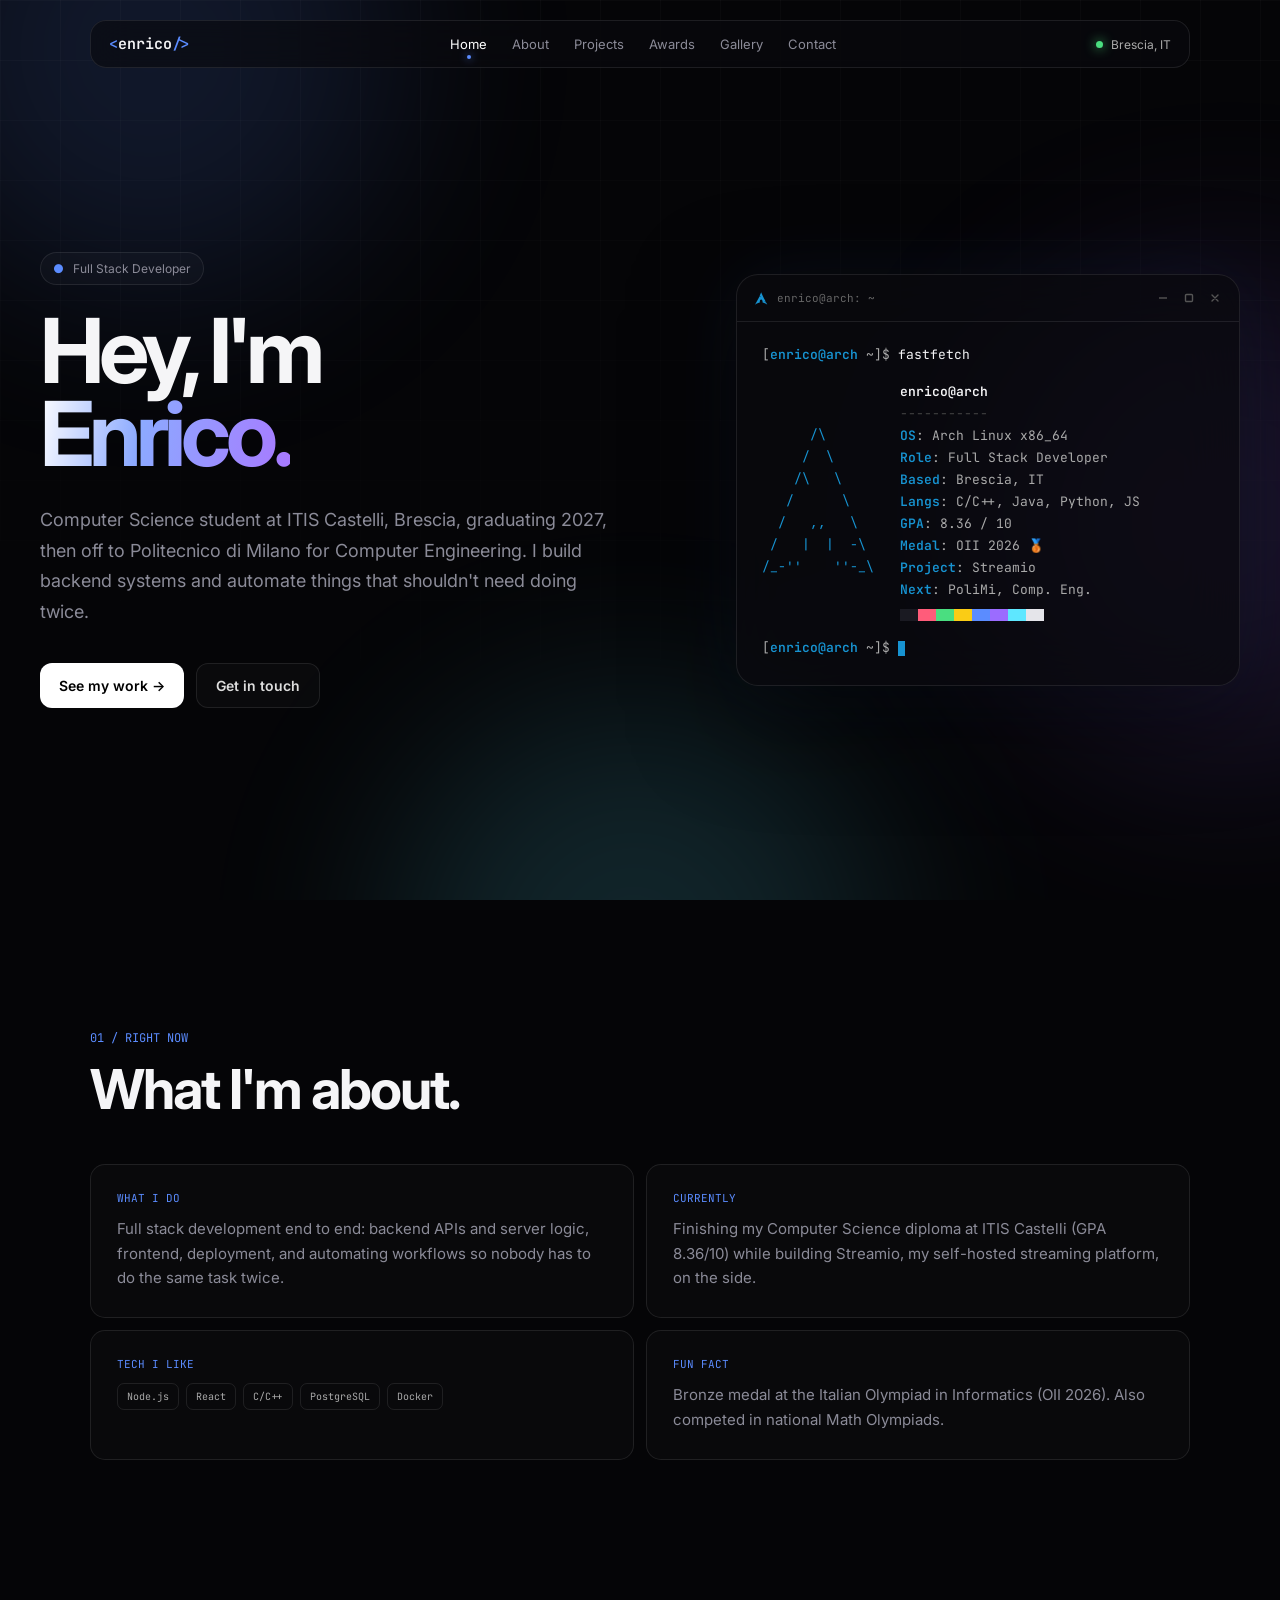
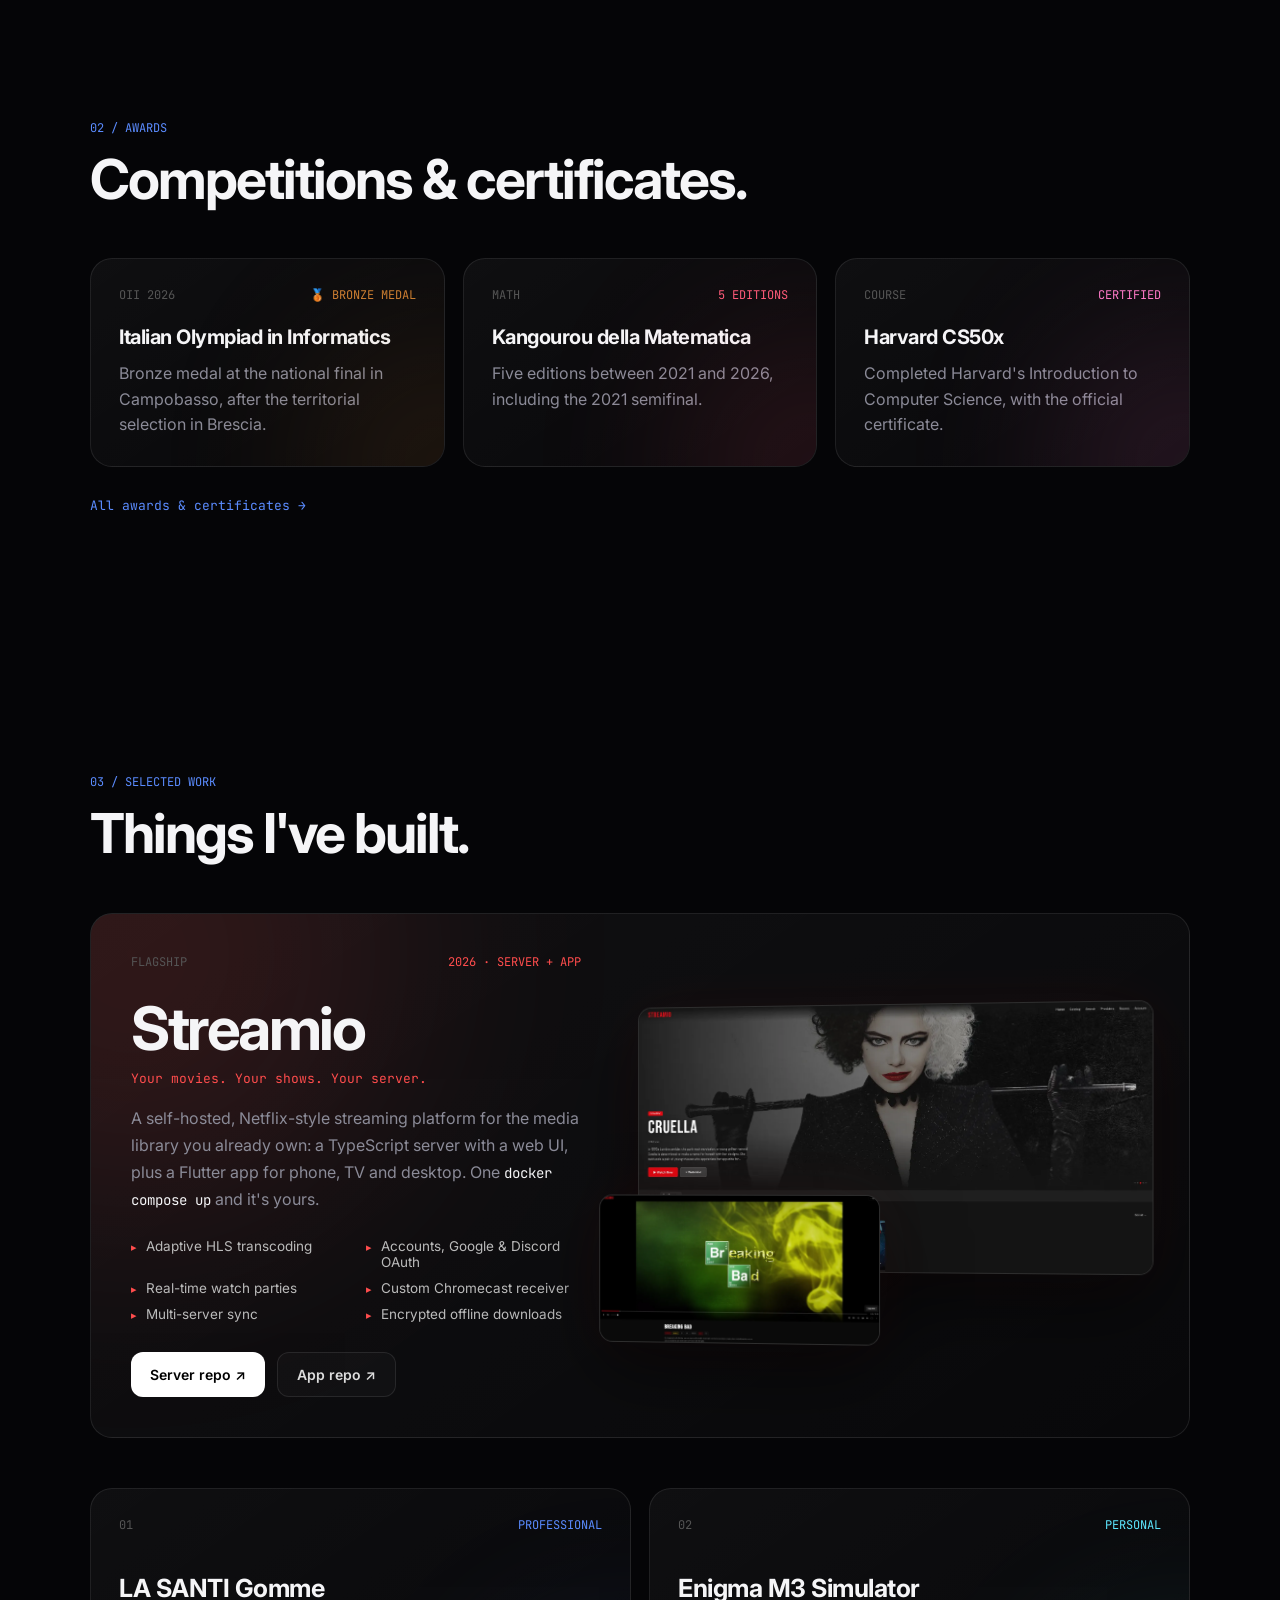
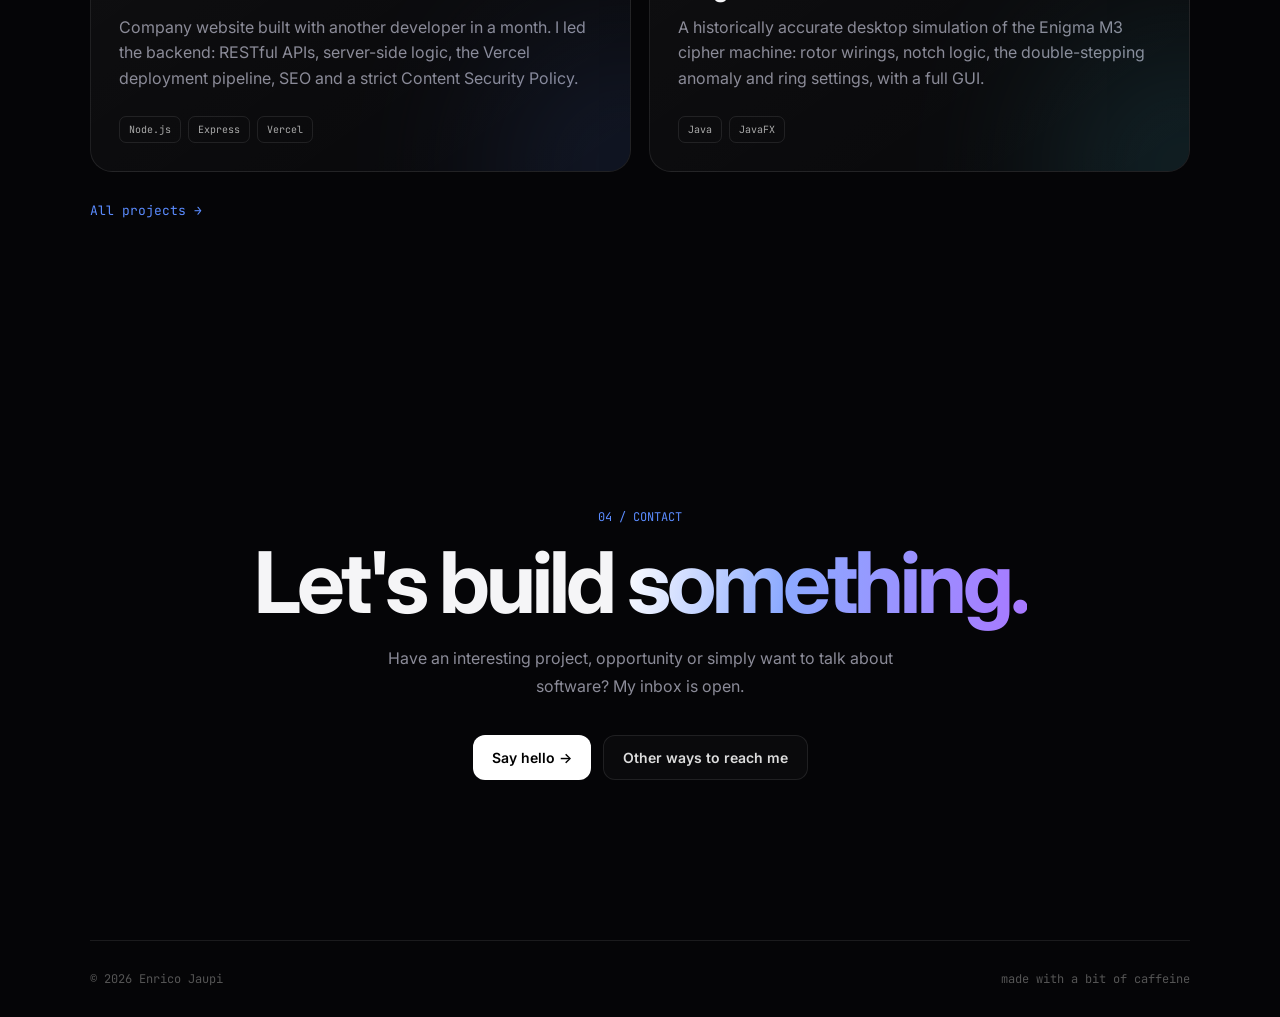
==== commit f45f7627: "Add Awards page, certificate scans, and SEO metadata - New awards.html in the nav: competitions and " ====
--- a/index.html
+++ b/index.html
@@ -5,6 +5,72 @@
 <meta name="viewport" content="width=device-width, initial-scale=1">
 <title>Enrico Jaupi — Full Stack Developer</title>
 <meta name="description" content="Enrico Jaupi — Full Stack Developer and Computer Science student from Brescia, Italy.">
+<link rel="canonical" href="https://jaupi-enrico.github.io/">
+<meta property="og:type" content="profile">
+<meta property="og:site_name" content="Enrico Jaupi">
+<meta property="og:title" content="Enrico Jaupi — Full Stack Developer">
+<meta property="og:description" content="Enrico Jaupi — Full Stack Developer and Computer Science student from Brescia, Italy.">
+<meta property="og:url" content="https://jaupi-enrico.github.io/">
+<meta property="og:image" content="https://jaupi-enrico.github.io/assets/og-image.png">
+<meta property="og:image:width" content="1200">
+<meta property="og:image:height" content="630">
+<meta property="og:image:alt" content="Enrico Jaupi, Full Stack Developer">
+<meta name="twitter:card" content="summary_large_image">
+<script type="application/ld+json">
+{
+  "@context": "https://schema.org",
+  "@graph": [
+    {
+      "@type": "WebSite",
+      "@id": "https://jaupi-enrico.github.io/#website",
+      "url": "https://jaupi-enrico.github.io/",
+      "name": "Enrico Jaupi",
+      "inLanguage": "en"
+    },
+    {
+      "@type": "Person",
+      "@id": "https://jaupi-enrico.github.io/#person",
+      "name": "Enrico Jaupi",
+      "url": "https://jaupi-enrico.github.io/",
+      "image": "https://jaupi-enrico.github.io/assets/og-image.png",
+      "jobTitle": "Full Stack Developer",
+      "description": "Computer Science student at ITIS Castelli, Brescia, and full stack developer. Bronze medal at the Italian Olympiad in Informatics (OII 2026).",
+      "address": {
+        "@type": "PostalAddress",
+        "addressLocality": "Brescia",
+        "addressCountry": "IT"
+      },
+      "alumniOf": {
+        "@type": "HighSchool",
+        "name": "IIS Benedetto Castelli",
+        "address": {
+          "@type": "PostalAddress",
+          "addressLocality": "Brescia",
+          "addressCountry": "IT"
+        }
+      },
+      "award": [
+        "Bronze medal, Italian Olympiad in Informatics (OII) 2026",
+        "Harvard CS50x certificate (2025)"
+      ],
+      "knowsAbout": [
+        "Software engineering",
+        "Full stack development",
+        "Node.js",
+        "React",
+        "C++",
+        "Java",
+        "Python",
+        "Docker"
+      ],
+      "sameAs": [
+        "https://github.com/jaupi-enrico",
+        "https://www.linkedin.com/in/enrico-jaupi-953518242/"
+      ]
+    }
+  ]
+}
+</script>
 <link rel="icon" href="assets/avatar.svg">
 <link rel="preconnect" href="https://fonts.googleapis.com">
 <link rel="preconnect" href="https://fonts.gstatic.com" crossorigin>
@@ -28,6 +94,7 @@
         <a href="index.html" class="active">Home</a>
         <a href="about.html">About</a>
         <a href="projects.html">Projects</a>
+        <a href="awards.html">Awards</a>
         <a href="gallery.html">Gallery</a>
         <a href="contact.html">Contact</a>
     </nav>
@@ -142,11 +209,45 @@
     </section>
 
 
+    <!-- AWARDS -->
+
+    <section class="reveal">
+
+        <div class="section-label">02 / AWARDS</div>
+        <h2 class="section-title">Competitions &amp; certificates.</h2>
+
+        <div class="projects home-awards">
+
+            <a class="project compact" href="awards.html#oii" style="--project-color: #cd7f32">
+                <div class="project-number">OII 2026 <em>🥉 BRONZE MEDAL</em></div>
+                <h3>Italian Olympiad in Informatics</h3>
+                <p>Bronze medal at the national final in Campobasso, after the territorial selection in Brescia.</p>
+            </a>
+
+            <a class="project compact" href="awards.html#kangourou" style="--project-color: #ff5c7a">
+                <div class="project-number">MATH <em>5 EDITIONS</em></div>
+                <h3>Kangourou della Matematica</h3>
+                <p>Five editions between 2021 and 2026, including the 2021 semifinal.</p>
+            </a>
+
+            <a class="project compact" href="awards.html#cs50x" style="--project-color: #ff7ac8">
+                <div class="project-number">COURSE <em>CERTIFIED</em></div>
+                <h3>Harvard CS50x</h3>
+                <p>Completed Harvard's Introduction to Computer Science, with the official certificate.</p>
+            </a>
+
+        </div>
+
+        <a class="link-arrow" href="awards.html">All awards &amp; certificates →</a>
+
+    </section>
+
+
     <!-- SELECTED WORK -->
 
     <section class="reveal">
 
-        <div class="section-label">02 / SELECTED WORK</div>
+        <div class="section-label">03 / SELECTED WORK</div>
         <h2 class="section-title">Things I've built.</h2>
         <article class="flagship" id="streamio" style="--project-color: #ff4d4d">
 
@@ -220,7 +321,7 @@
 
     <section class="contact reveal">
 
-        <div class="section-label">03 / CONTACT</div>
+        <div class="section-label">04 / CONTACT</div>
 
         <h2>
             Let's build
--- a/assets/style.css
+++ b/assets/style.css
@@ -1255,6 +1255,10 @@
     transform: scale(1.05);
 }
 
+.gallery-item.portrait img {
+    object-position: center 15%;
+}
+
 .gallery-caption {
     position: absolute;
     left: 0;
@@ -1329,6 +1333,123 @@
 @keyframes fade {
     from { opacity: 0; }
     to { opacity: 1; }
+}
+
+/* =========================
+   AWARDS
+========================= */
+
+.award-stats {
+    display: grid;
+    grid-template-columns: repeat(3, 1fr);
+    gap: 12px;
+    max-width: 760px;
+    margin-top: 34px;
+}
+
+.award-stats a {
+    display: flex;
+    flex-direction: column;
+    gap: 6px;
+
+    padding: 18px 20px;
+
+    border: 1px solid var(--border);
+    border-radius: 15px;
+
+    background: rgba(255,255,255,.02);
+
+    transition: .3s;
+}
+
+.award-stats a:hover {
+    transform: translateY(-4px);
+    background: rgba(255,255,255,.045);
+    border-color: rgba(255,255,255,.18);
+}
+
+.award-stats strong {
+    font-size: 18px;
+    letter-spacing: -.3px;
+}
+
+.award-stats span {
+    color: var(--muted);
+    font-family: "JetBrains Mono", monospace;
+    font-size: 11px;
+}
+
+.projects.home-awards {
+    grid-template-columns: repeat(3, 1fr);
+}
+
+.awards {
+    display: grid;
+    gap: 18px;
+    margin-top: 50px;
+}
+
+.awards .projects {
+    margin-top: 0;
+}
+
+.award {
+    display: grid;
+    grid-template-columns: minmax(0, 1fr) minmax(0, 1.15fr);
+    gap: 36px;
+    align-items: center;
+
+    scroll-margin-top: 110px;
+}
+
+.award.stacked {
+    grid-template-columns: 1fr;
+    gap: 28px;
+}
+
+.award-facts {
+    display: flex;
+    flex-direction: column;
+    gap: 8px;
+
+    margin-top: 20px;
+
+    list-style: none;
+
+    font-family: "JetBrains Mono", monospace;
+    font-size: 12px;
+    color: var(--muted);
+}
+
+.award-facts li::before {
+    content: "→ ";
+    color: var(--project-color, var(--blue));
+}
+
+.award-certs {
+    display: grid;
+    grid-template-columns: repeat(2, minmax(0, 1fr));
+    gap: 12px;
+}
+
+.award.stacked .award-certs {
+    grid-template-columns: repeat(auto-fill, minmax(170px, 1fr));
+}
+
+.award-certs.single {
+    grid-template-columns: 1fr;
+    width: 100%;
+    max-width: 380px;
+    justify-self: end;
+}
+
+.award-certs .gallery-item {
+    border-radius: 12px;
+}
+
+.award-certs .gallery-caption {
+    padding: 24px 12px 10px;
+    font-size: 10.5px;
 }
 
 /* =========================
@@ -1481,7 +1602,20 @@
 
     .projects,
     .facts,
-    .contact-grid {
+    .contact-grid,
+    .award {
+        grid-template-columns: 1fr;
+    }
+
+    .award {
+        gap: 26px;
+    }
+
+    .award-certs.single {
+        max-width: none;
+    }
+
+    .projects.home-awards {
         grid-template-columns: 1fr;
     }
 
@@ -1581,8 +1715,13 @@
     }
 
     .skills,
-    .gallery-grid {
+    .gallery-grid,
+    .award-stats {
         grid-template-columns: 1fr;
+    }
+
+    .award.stacked .award-certs {
+        grid-template-columns: repeat(2, minmax(0, 1fr));
     }
 
     .contact-card {
